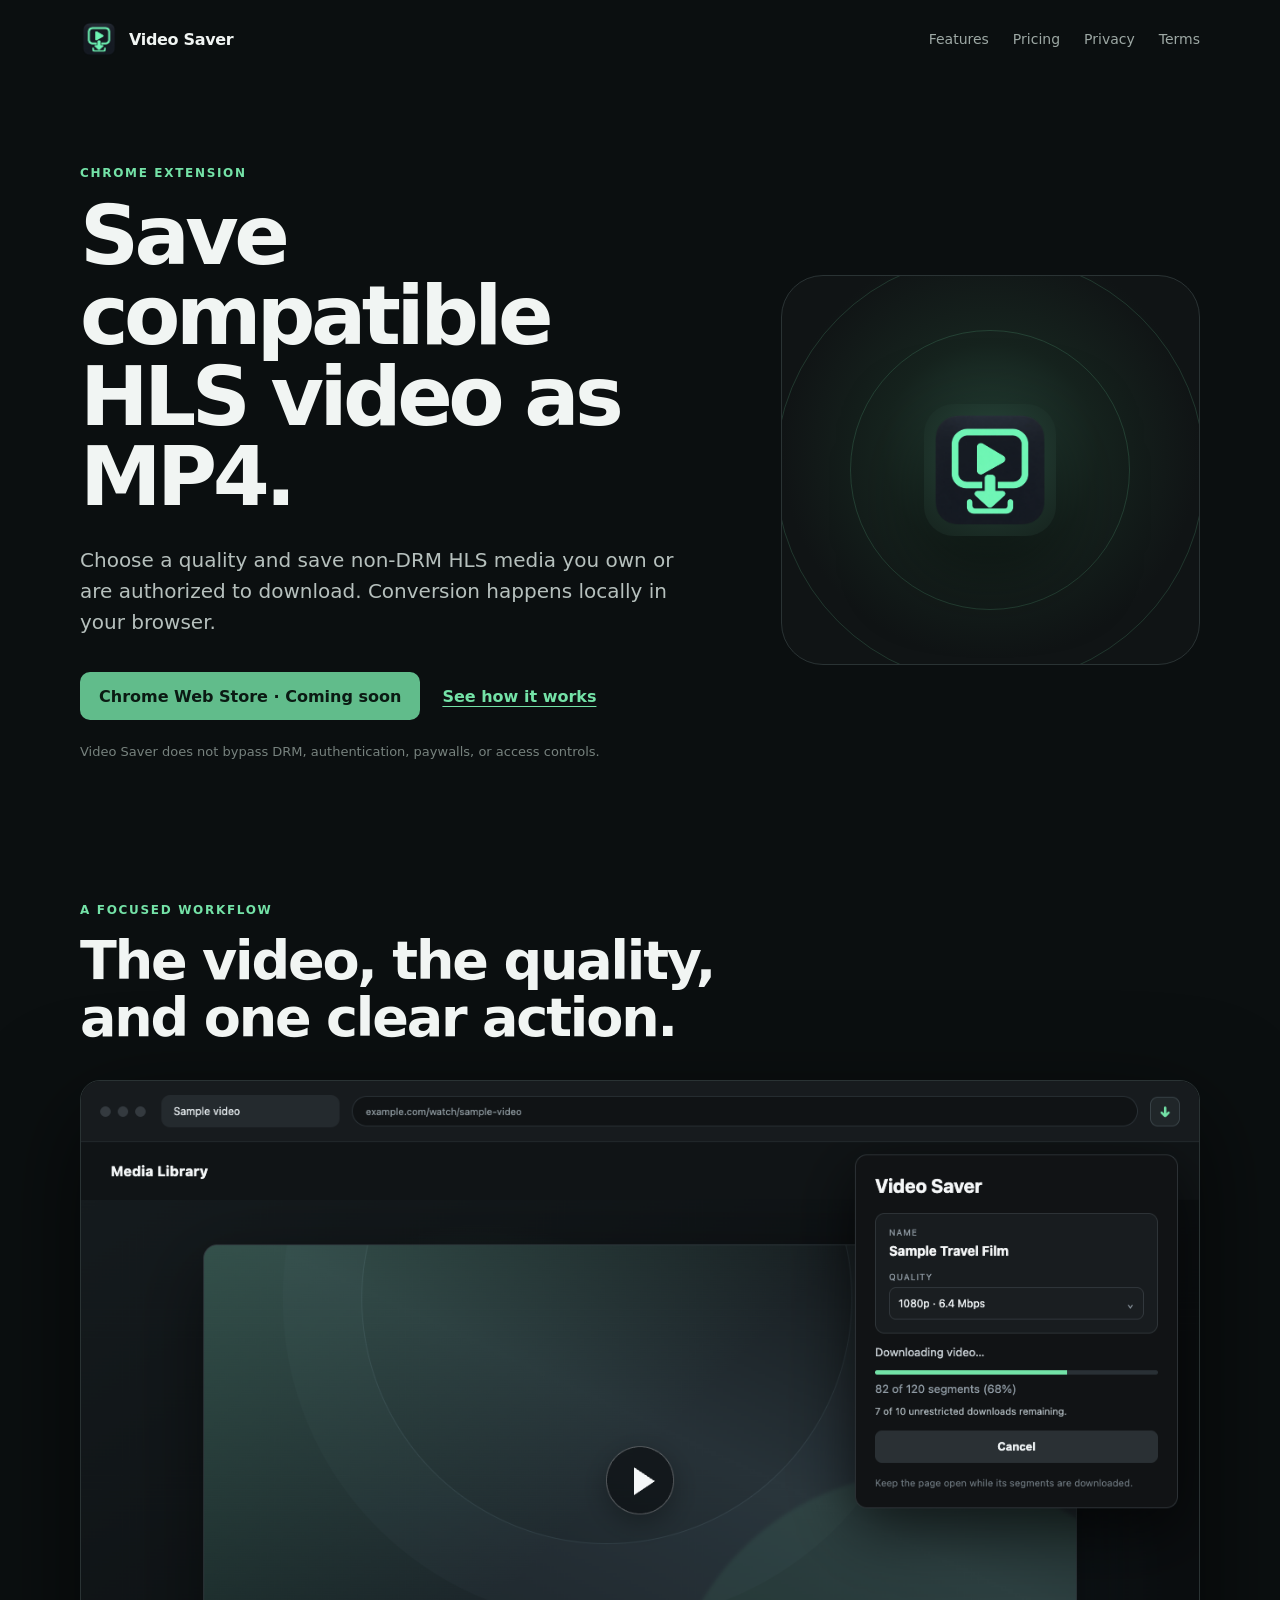
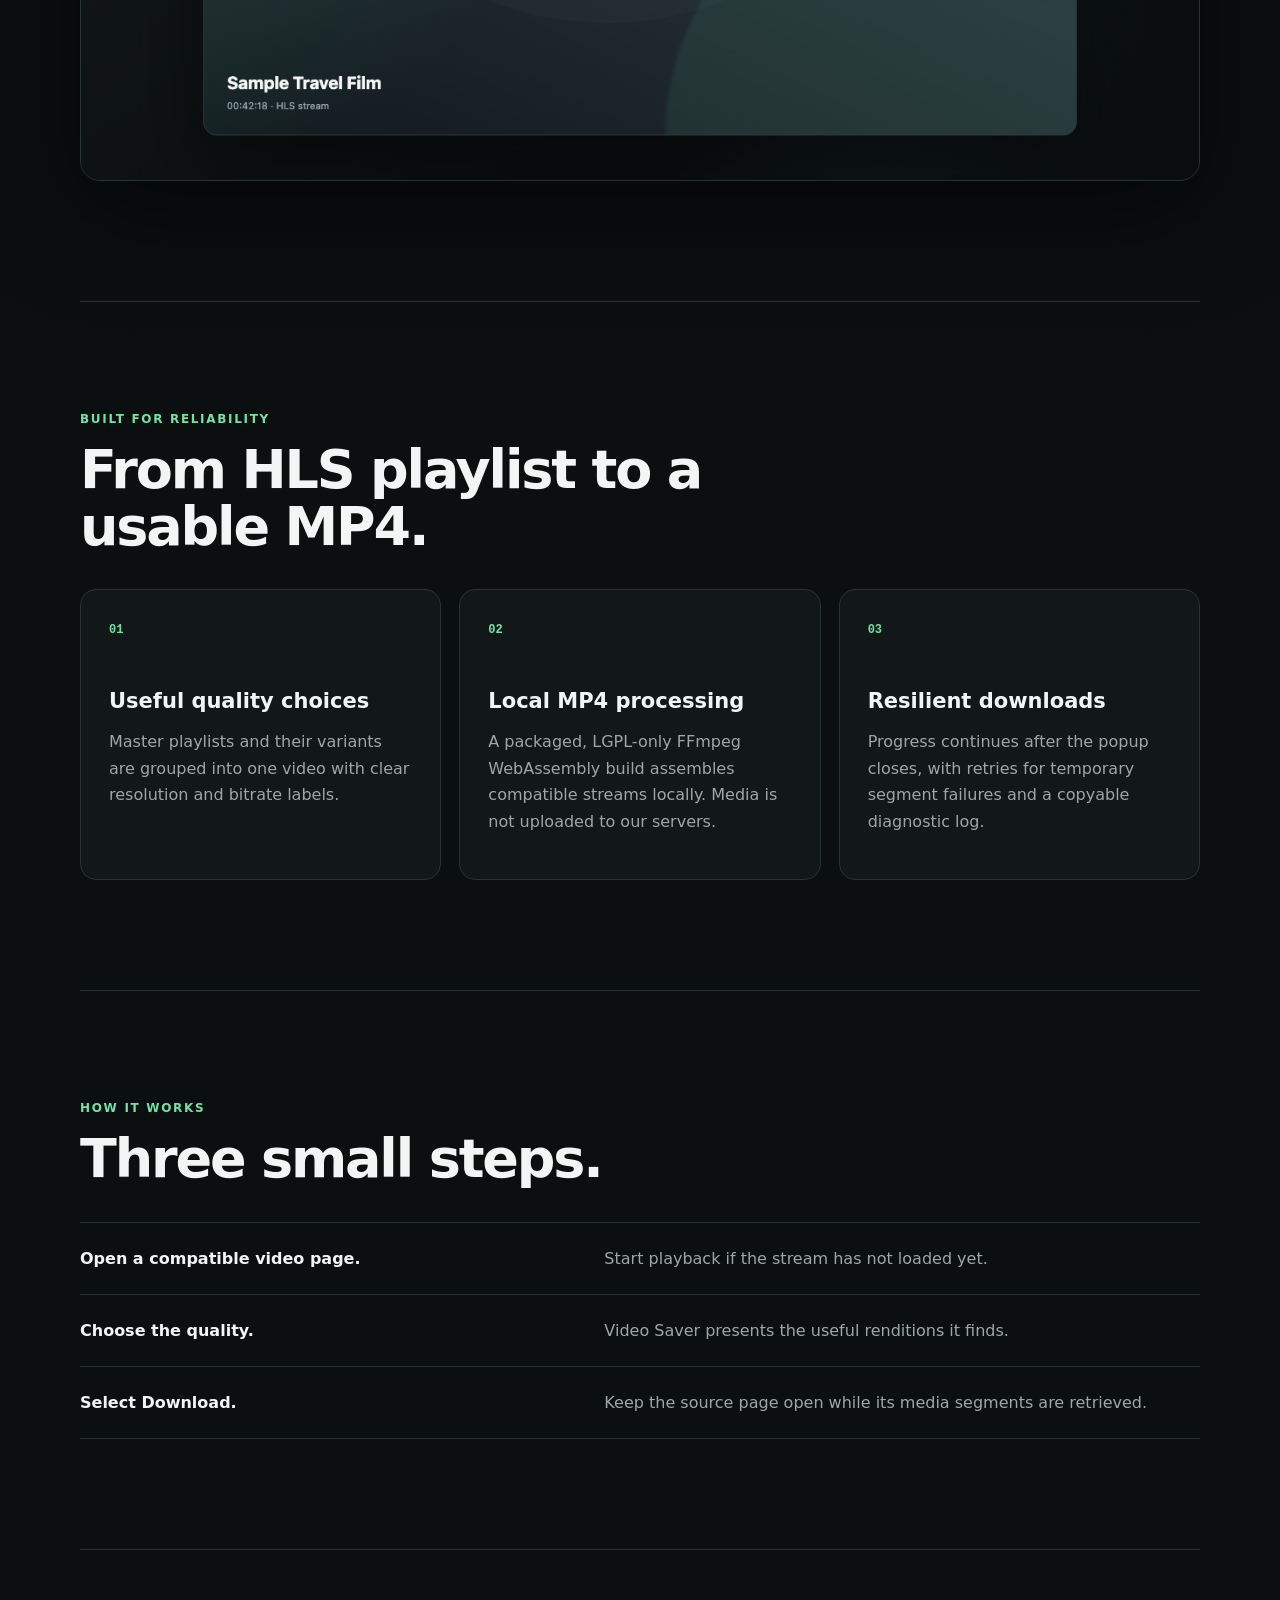
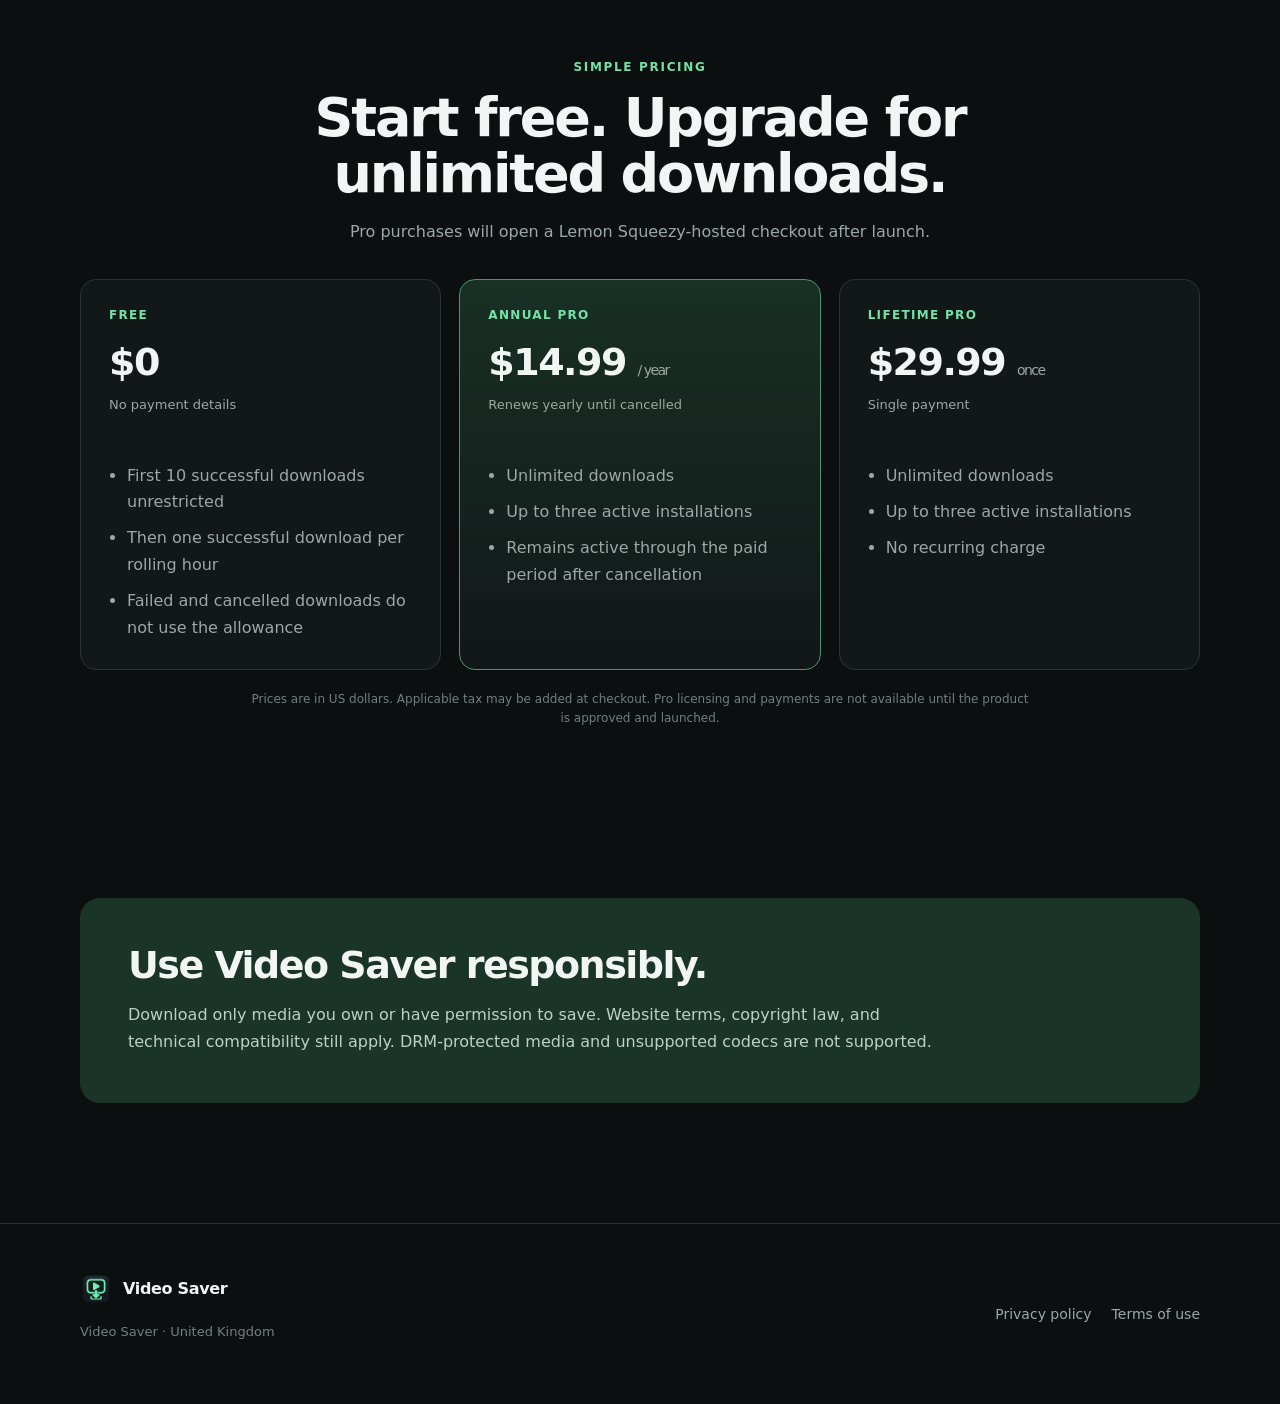
==== index.html @ 4df32bea "Launch Video Saver website" ====
<!doctype html>
<html lang="en">
  <head>
    <meta charset="utf-8">
    <meta name="viewport" content="width=device-width, initial-scale=1">
    <meta name="description" content="Video Saver saves compatible, non-DRM HLS media you are authorized to download as an MP4.">
    <title>Video Saver — Save compatible HLS video as MP4</title>
    <link rel="icon" href="assets/icon.png">
    <link rel="stylesheet" href="styles.css">
  </head>
  <body>
    <header class="nav shell">
      <a class="brand" href="index.html" aria-label="Video Saver home">
        <img src="assets/icon.png" width="38" height="38" alt="">
        <span>Video Saver</span>
      </a>
      <nav aria-label="Main navigation">
        <a href="#features">Features</a>
        <a href="#pricing">Pricing</a>
        <a href="privacy.html">Privacy</a>
        <a href="terms.html">Terms</a>
      </nav>
    </header>

    <main>
      <section class="hero shell">
        <div class="hero-copy">
          <p class="eyebrow">Chrome extension</p>
          <h1>Save compatible HLS video as MP4.</h1>
          <p class="lede">Choose a quality and save non-DRM HLS media you own or are authorized to download. Conversion happens locally in your browser.</p>
          <div class="hero-actions">
            <span class="button disabled" aria-disabled="true">Chrome Web Store · Coming soon</span>
            <a class="text-link" href="#how-it-works">See how it works</a>
          </div>
          <p class="microcopy">Video Saver does not bypass DRM, authentication, paywalls, or access controls.</p>
        </div>
        <div class="hero-mark" aria-hidden="true">
          <span class="ring ring-one"></span><span class="ring ring-two"></span>
          <img src="assets/icon.png" width="132" height="132" alt="">
        </div>
      </section>

      <section class="product-shot shell" aria-labelledby="preview-heading">
        <div class="section-heading">
          <p class="eyebrow">A focused workflow</p>
          <h2 id="preview-heading">The video, the quality, and one clear action.</h2>
        </div>
        <img src="assets/video-saver-screenshot.png" width="1280" height="800" alt="Video Saver downloading a sample HLS travel film at 1080p">
      </section>

      <section id="features" class="feature-section shell">
        <div class="section-heading">
          <p class="eyebrow">Built for reliability</p>
          <h2>From HLS playlist to a usable MP4.</h2>
        </div>
        <div class="feature-grid">
          <article><span>01</span><h3>Useful quality choices</h3><p>Master playlists and their variants are grouped into one video with clear resolution and bitrate labels.</p></article>
          <article><span>02</span><h3>Local MP4 processing</h3><p>A packaged, LGPL-only FFmpeg WebAssembly build assembles compatible streams locally. Media is not uploaded to our servers.</p></article>
          <article><span>03</span><h3>Resilient downloads</h3><p>Progress continues after the popup closes, with retries for temporary segment failures and a copyable diagnostic log.</p></article>
        </div>
      </section>

      <section id="how-it-works" class="steps shell">
        <div class="section-heading">
          <p class="eyebrow">How it works</p>
          <h2>Three small steps.</h2>
        </div>
        <ol>
          <li><strong>Open a compatible video page.</strong><span>Start playback if the stream has not loaded yet.</span></li>
          <li><strong>Choose the quality.</strong><span>Video Saver presents the useful renditions it finds.</span></li>
          <li><strong>Select Download.</strong><span>Keep the source page open while its media segments are retrieved.</span></li>
        </ol>
      </section>

      <section id="pricing" class="pricing-section shell">
        <div class="section-heading centered">
          <p class="eyebrow">Simple pricing</p>
          <h2>Start free. Upgrade for unlimited downloads.</h2>
          <p>Pro purchases will open a Lemon Squeezy-hosted checkout after launch.</p>
        </div>
        <div class="pricing-grid">
          <article class="price-card">
            <p class="plan">Free</p><h3>$0</h3><p class="price-note">No payment details</p>
            <ul><li>First 10 successful downloads unrestricted</li><li>Then one successful download per rolling hour</li><li>Failed and cancelled downloads do not use the allowance</li></ul>
          </article>
          <article class="price-card featured">
            <p class="plan">Annual Pro</p><h3>$14.99 <small>/ year</small></h3><p class="price-note">Renews yearly until cancelled</p>
            <ul><li>Unlimited downloads</li><li>Up to three active installations</li><li>Remains active through the paid period after cancellation</li></ul>
          </article>
          <article class="price-card">
            <p class="plan">Lifetime Pro</p><h3>$29.99 <small>once</small></h3><p class="price-note">Single payment</p>
            <ul><li>Unlimited downloads</li><li>Up to three active installations</li><li>No recurring charge</li></ul>
          </article>
        </div>
        <p class="pricing-legal">Prices are in US dollars. Applicable tax may be added at checkout. Pro licensing and payments are not available until the product is approved and launched.</p>
      </section>

      <section class="limits shell">
        <h2>Use Video Saver responsibly.</h2>
        <p>Download only media you own or have permission to save. Website terms, copyright law, and technical compatibility still apply. DRM-protected media and unsupported codecs are not supported.</p>
      </section>
    </main>

    <footer>
      <div class="shell footer-grid">
        <div><a class="brand" href="index.html"><img src="assets/icon.png" width="32" height="32" alt=""><span>Video Saver</span></a><p>Video Saver · United Kingdom</p></div>
        <div class="footer-links"><a href="privacy.html">Privacy policy</a><a href="terms.html">Terms of use</a></div>
      </div>
    </footer>
  </body>
</html>
---- styles.css ----
:root {
  color-scheme: dark;
  --bg: #0b0f10; --surface: #121718; --surface-2: #192021; --line: #2a3334;
  --text: #f1f5f3; --muted: #9da8a4; --green: #74e2a7; --green-soft: #1b3428;
  font-family: Inter, ui-sans-serif, system-ui, -apple-system, BlinkMacSystemFont, "Segoe UI", sans-serif;
}
* { box-sizing: border-box; }
html { scroll-behavior: smooth; }
body { margin: 0; background: var(--bg); color: var(--text); }
a { color: inherit; }
.shell { width: min(1120px, calc(100% - 40px)); margin-inline: auto; }
.nav { min-height: 78px; display: flex; align-items: center; justify-content: space-between; gap: 24px; }
.brand { display: inline-flex; align-items: center; gap: 11px; text-decoration: none; font-weight: 780; letter-spacing: -.02em; }
.brand img { border-radius: 9px; }
nav { display: flex; gap: 24px; }
nav a, .footer-links a { color: var(--muted); text-decoration: none; font-size: 14px; }
nav a:hover, .footer-links a:hover { color: var(--text); }
.hero { min-height: 640px; display: grid; grid-template-columns: 1.2fr .8fr; align-items: center; gap: 72px; padding-block: 88px; }
.eyebrow { margin: 0 0 16px; color: var(--green); font-size: 12px; font-weight: 800; letter-spacing: .14em; text-transform: uppercase; }
h1 { max-width: 780px; margin: 0; font-size: clamp(48px, 7vw, 82px); line-height: .98; letter-spacing: -.055em; }
.lede { max-width: 660px; margin: 28px 0 0; color: #b6c0bd; font-size: 20px; line-height: 1.55; }
.hero-actions { display: flex; align-items: center; gap: 22px; margin-top: 34px; }
.button { display: inline-flex; min-height: 48px; align-items: center; padding: 0 19px; border-radius: 10px; background: var(--green); color: #0b1d14; font-weight: 800; }
.button.disabled { cursor: default; opacity: .82; }
.text-link { color: var(--green); font-weight: 700; text-underline-offset: 4px; }
.microcopy { max-width: 620px; margin-top: 22px; color: #77827e; font-size: 13px; line-height: 1.5; }
.hero-mark { position: relative; display: grid; min-height: 390px; place-items: center; overflow: hidden; border: 1px solid var(--line); border-radius: 42px; background: radial-gradient(circle at 50% 45%, #27463a 0, #16231e 36%, #101415 70%); }
.hero-mark img { position: relative; z-index: 2; border-radius: 30px; box-shadow: 0 28px 80px #0008; }
.ring { position: absolute; border: 1px solid #74e2a72b; border-radius: 50%; }
.ring-one { width: 280px; height: 280px; }.ring-two { width: 430px; height: 430px; }
.section-heading { max-width: 700px; margin-bottom: 34px; }
.section-heading.centered { margin-inline: auto; text-align: center; }
.section-heading h2, .limits h2 { margin: 0; font-size: clamp(34px, 5vw, 54px); line-height: 1.05; letter-spacing: -.04em; }
.section-heading > p:last-child { color: var(--muted); line-height: 1.6; }
.product-shot { padding: 40px 0 120px; }
.product-shot > img { display: block; width: 100%; height: auto; border: 1px solid var(--line); border-radius: 20px; box-shadow: 0 30px 100px #0009; }
.feature-section, .steps, .pricing-section { padding: 110px 0; border-top: 1px solid var(--line); }
.feature-grid, .pricing-grid { display: grid; grid-template-columns: repeat(3, 1fr); gap: 18px; }
.feature-grid article, .price-card { padding: 28px; border: 1px solid var(--line); border-radius: 16px; background: var(--surface); }
.feature-grid article > span { color: var(--green); font: 700 12px ui-monospace, monospace; }
.feature-grid h3 { margin: 52px 0 10px; font-size: 21px; }
.feature-grid p, .price-card li, .limits p { color: var(--muted); line-height: 1.65; }
.steps ol { margin: 0; padding: 0; list-style: none; border-top: 1px solid var(--line); }
.steps li { display: grid; grid-template-columns: 1fr 1.2fr; gap: 28px; padding: 26px 0; border-bottom: 1px solid var(--line); }
.steps li span { color: var(--muted); }
.price-card.featured { border-color: #4c946e; background: linear-gradient(180deg, #183025, var(--surface)); }
.plan { margin: 0; color: var(--green); font-size: 12px; font-weight: 800; letter-spacing: .11em; text-transform: uppercase; }
.price-card h3 { margin: 18px 0 4px; font-size: 38px; letter-spacing: -.04em; }
.price-card h3 small { color: var(--muted); font-size: 14px; font-weight: 500; }
.price-note { min-height: 38px; color: var(--muted); font-size: 13px; }
.price-card ul { margin: 28px 0 0; padding-left: 18px; }
.price-card li + li { margin-top: 10px; }
.pricing-legal { max-width: 780px; margin: 20px auto 0; color: #747f7b; font-size: 12px; line-height: 1.6; text-align: center; }
.limits { margin-block: 60px 120px; padding: 48px; border-radius: 20px; background: var(--green-soft); }
.limits h2 { font-size: 38px; }.limits p { max-width: 820px; margin-bottom: 0; color: #bdd0c6; }
footer { border-top: 1px solid var(--line); }
.footer-grid { min-height: 180px; display: flex; align-items: center; justify-content: space-between; gap: 32px; }
.footer-grid p { max-width: 560px; color: #76817d; font-size: 13px; line-height: 1.55; }
.footer-links { display: flex; gap: 20px; flex-wrap: wrap; }
.legal { max-width: 780px; padding: 90px 0 120px; }
.legal h1 { font-size: clamp(48px, 7vw, 72px); }
.legal .effective { margin-bottom: 52px; color: var(--muted); }
.legal h2 { margin: 42px 0 12px; font-size: 25px; letter-spacing: -.02em; }
.legal p { color: #b4beb9; line-height: 1.75; }.legal a { color: var(--green); }.legal code { color: #ccebdc; }
@media (max-width: 820px) {
  nav a:nth-child(-n+2) { display: none; }
  .hero { min-height: 0; grid-template-columns: 1fr; padding-block: 64px 90px; }
  .hero-mark { min-height: 310px; }.feature-grid, .pricing-grid { grid-template-columns: 1fr; }
  .steps li { grid-template-columns: 1fr; gap: 7px; }.footer-grid { align-items: flex-start; flex-direction: column; justify-content: center; }
}
@media (max-width: 520px) {
  .shell { width: min(100% - 28px, 1120px); }.nav { min-height: 68px; }.nav nav { gap: 14px; }
  .hero { gap: 48px; }.hero-actions { align-items: flex-start; flex-direction: column; }.limits { padding: 28px; }
}
@media (prefers-reduced-motion: reduce) { html { scroll-behavior: auto; } }
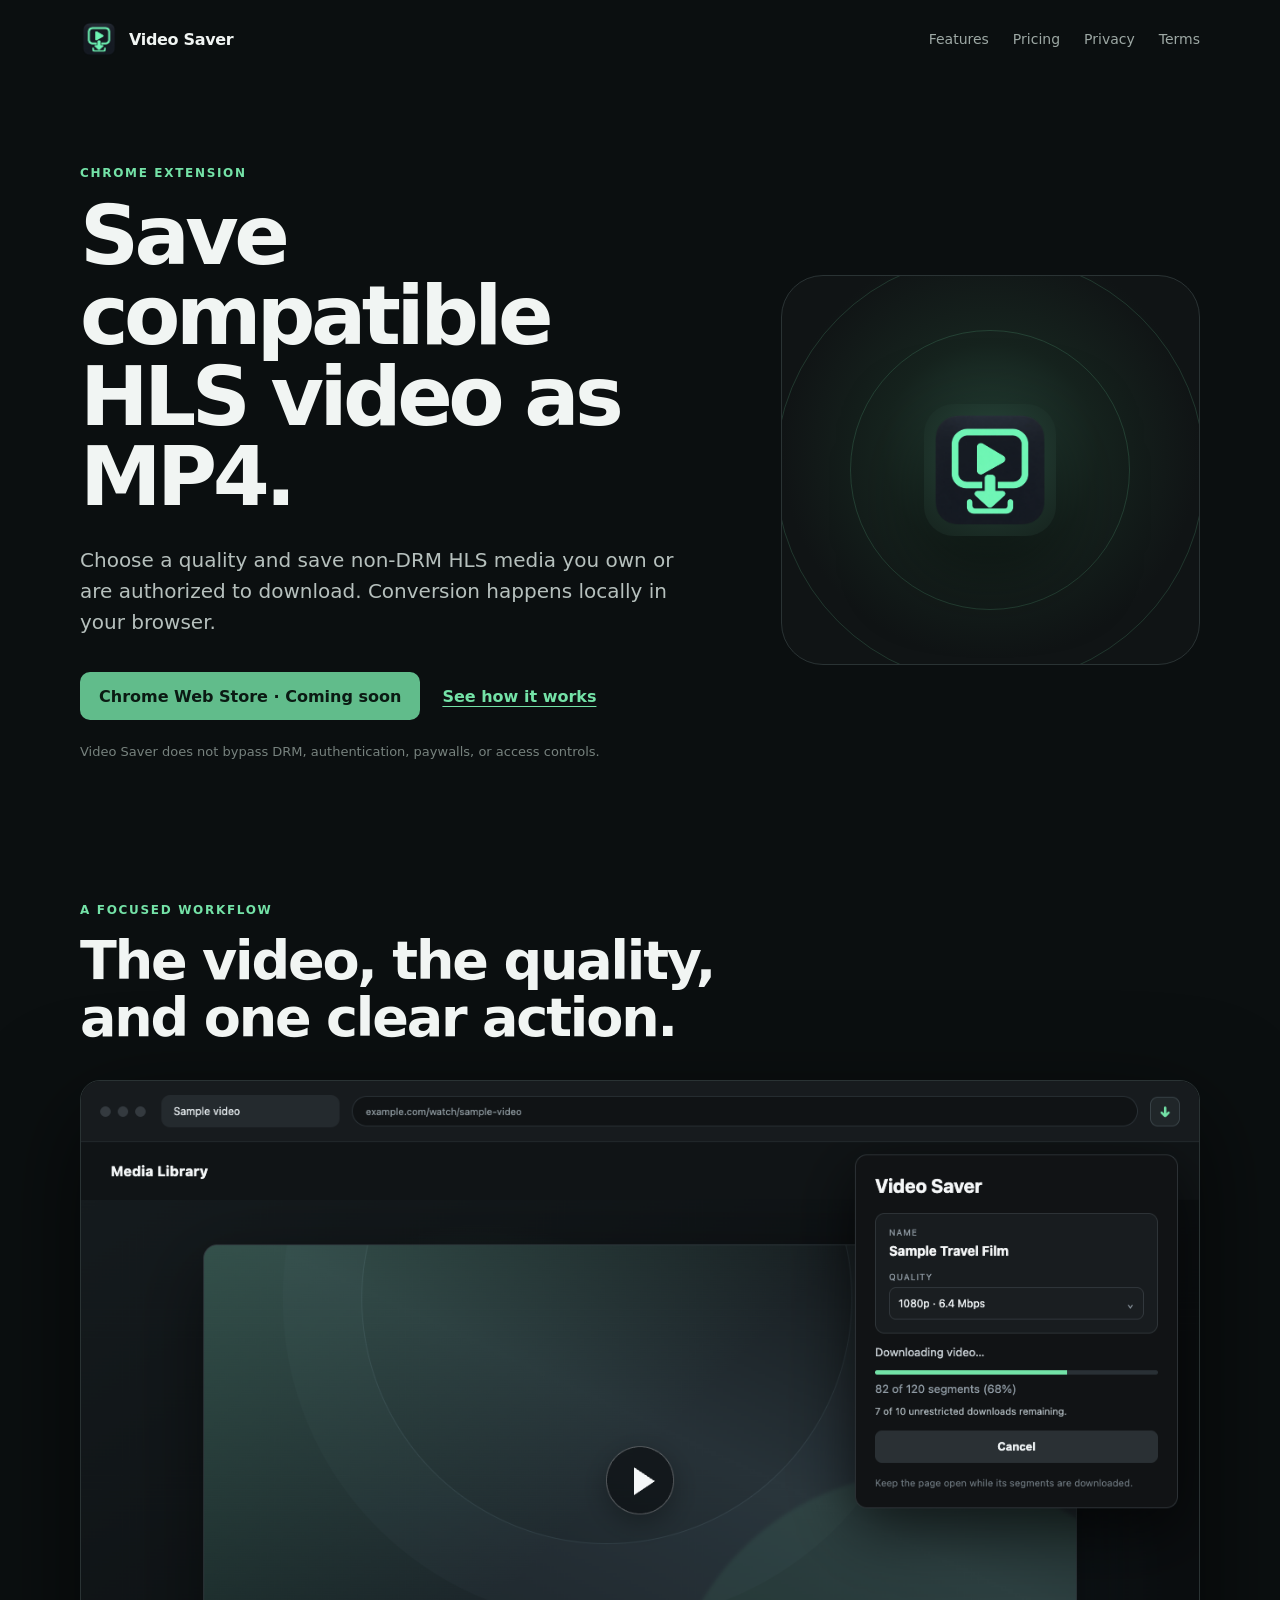
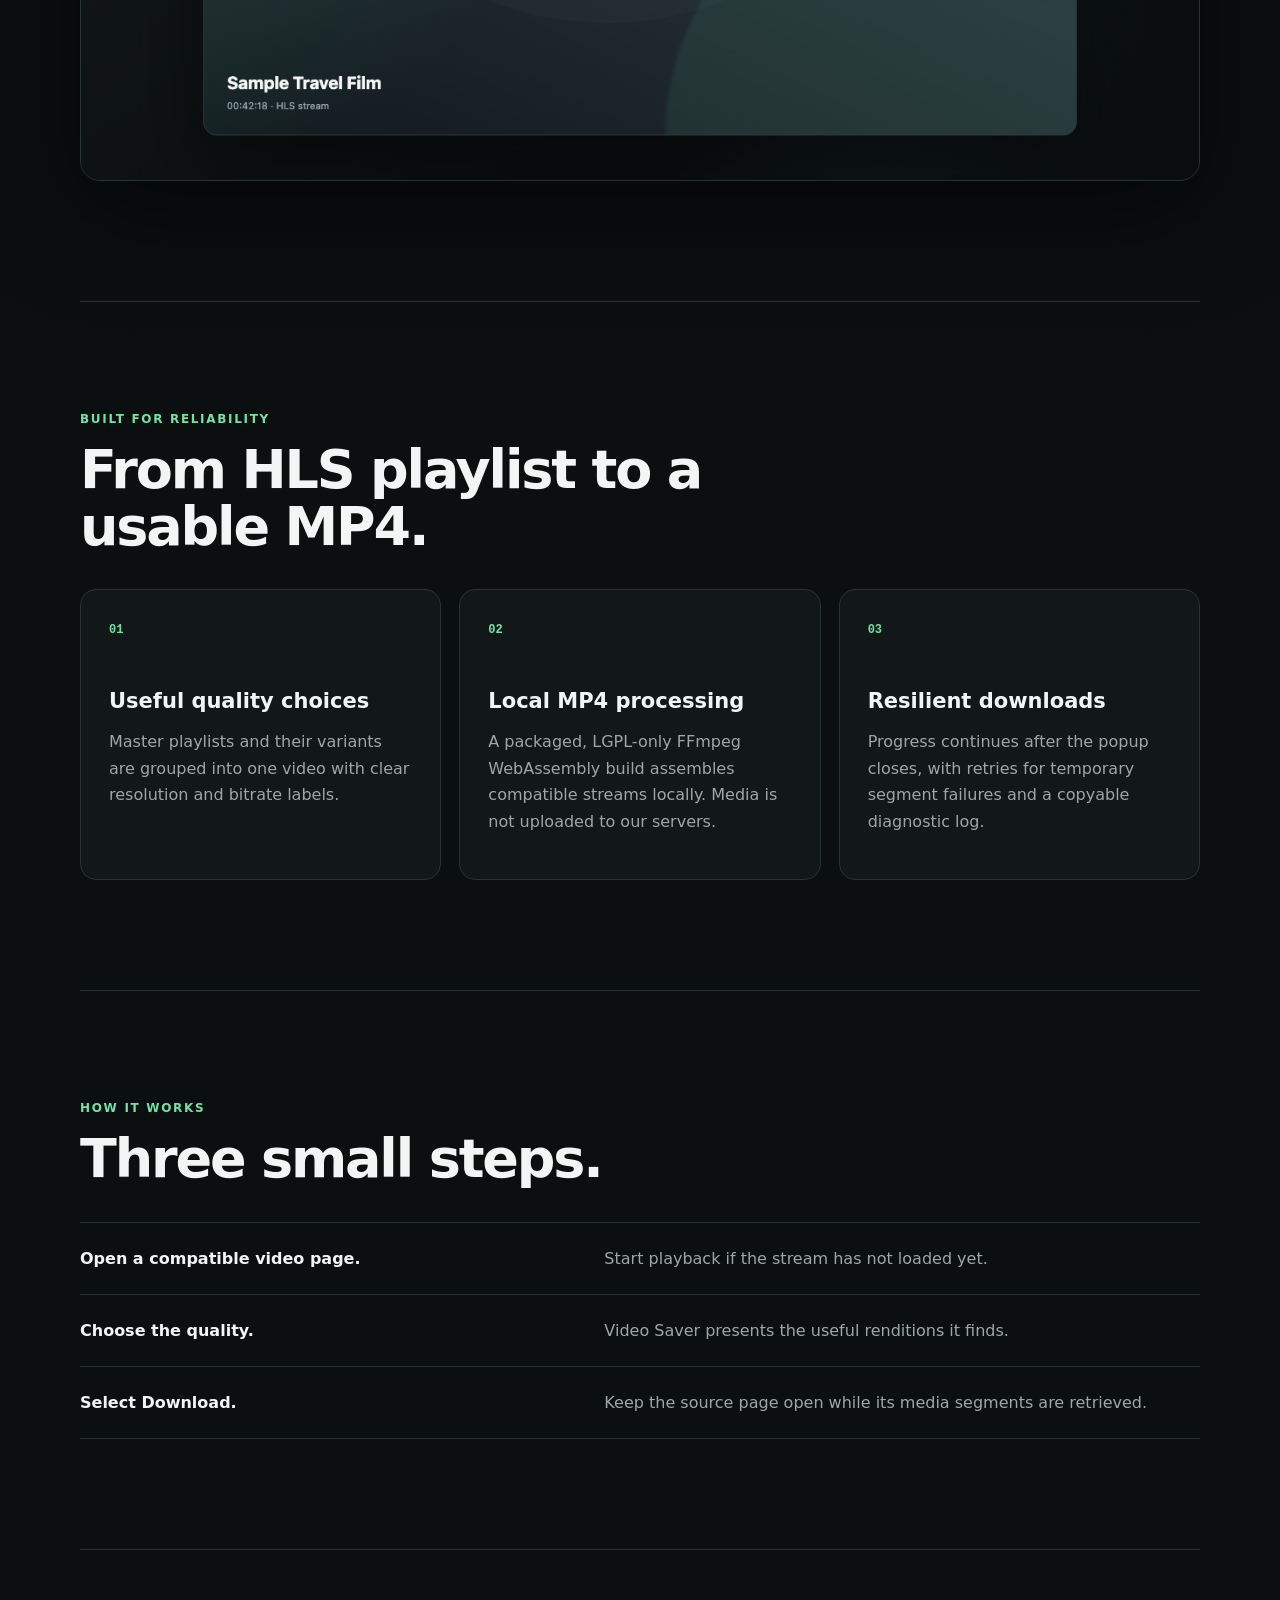
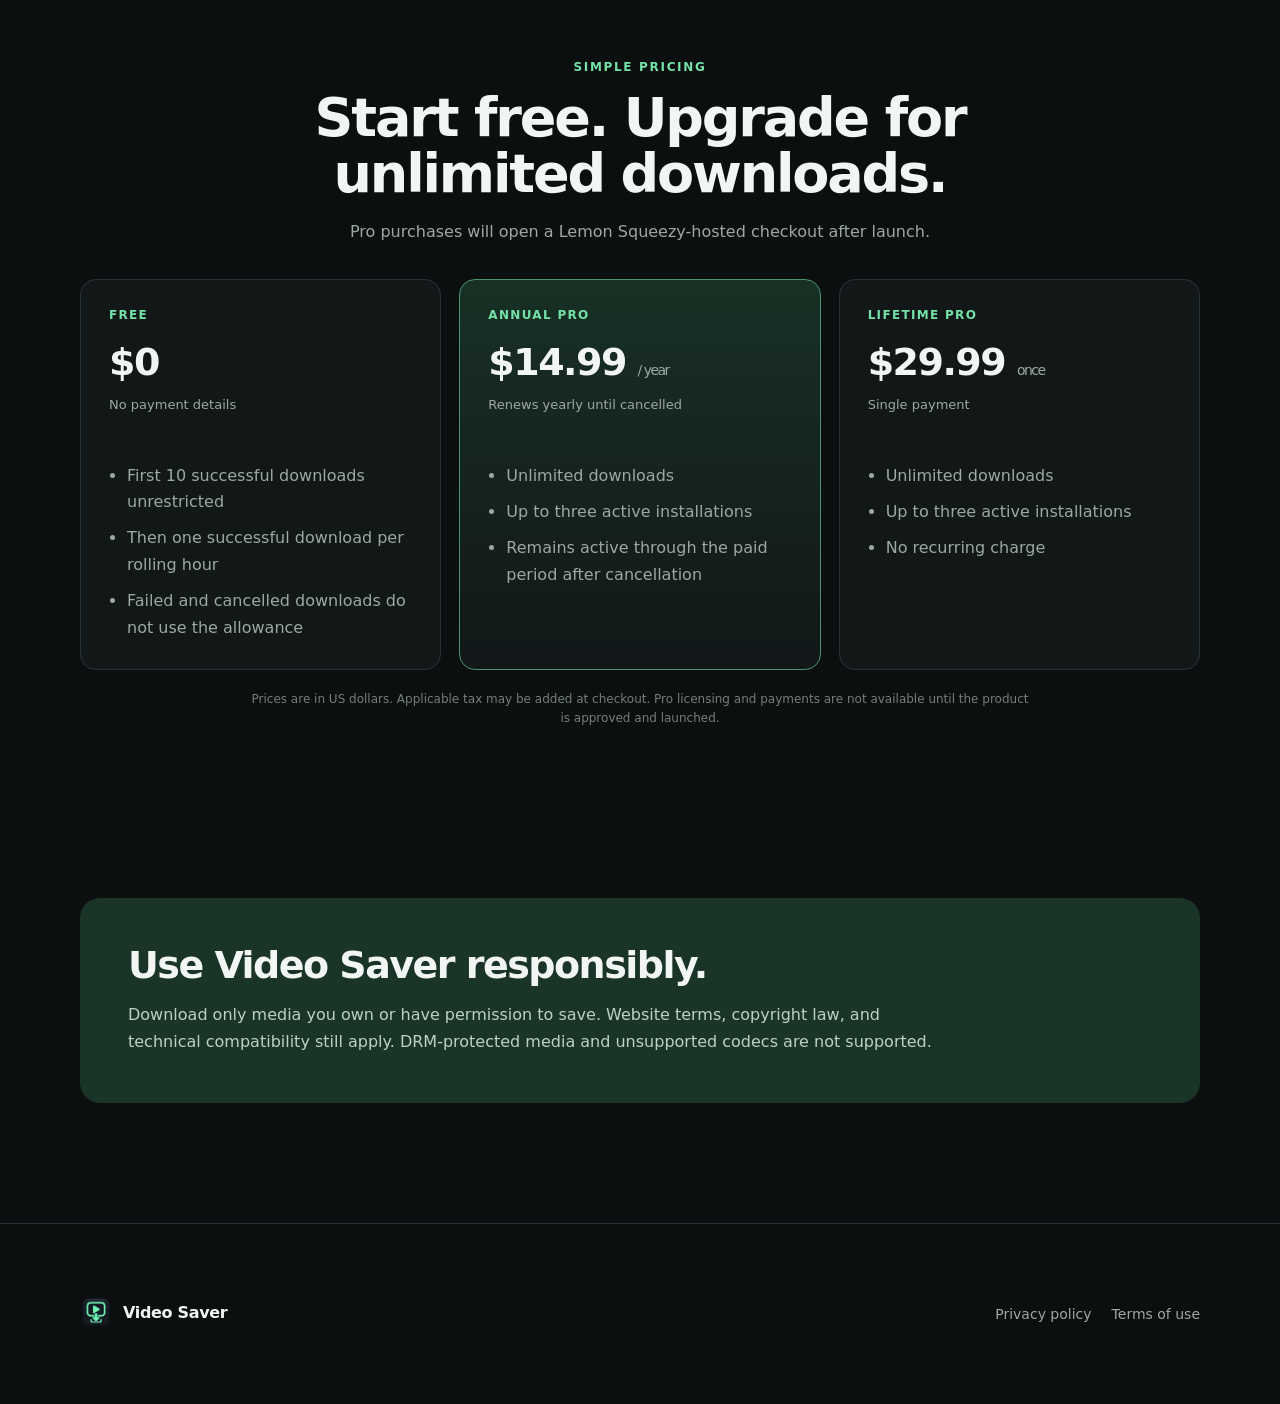
==== commit 05d1c32b: "3" ====
--- a/index.html
+++ b/index.html
@@ -1,111 +1,152 @@
 <!doctype html>
 <html lang="en">
-  <head>
-    <meta charset="utf-8">
-    <meta name="viewport" content="width=device-width, initial-scale=1">
-    <meta name="description" content="Video Saver saves compatible, non-DRM HLS media you are authorized to download as an MP4.">
-    <title>Video Saver — Save compatible HLS video as MP4</title>
-    <link rel="icon" href="assets/icon.png">
-    <link rel="stylesheet" href="styles.css">
-  </head>
-  <body>
-    <header class="nav shell">
-      <a class="brand" href="index.html" aria-label="Video Saver home">
-        <img src="assets/icon.png" width="38" height="38" alt="">
-        <span>Video Saver</span>
-      </a>
-      <nav aria-label="Main navigation">
-        <a href="#features">Features</a>
-        <a href="#pricing">Pricing</a>
-        <a href="privacy.html">Privacy</a>
-        <a href="terms.html">Terms</a>
-      </nav>
-    </header>
 
-    <main>
-      <section class="hero shell">
-        <div class="hero-copy">
-          <p class="eyebrow">Chrome extension</p>
-          <h1>Save compatible HLS video as MP4.</h1>
-          <p class="lede">Choose a quality and save non-DRM HLS media you own or are authorized to download. Conversion happens locally in your browser.</p>
-          <div class="hero-actions">
-            <span class="button disabled" aria-disabled="true">Chrome Web Store · Coming soon</span>
-            <a class="text-link" href="#how-it-works">See how it works</a>
-          </div>
-          <p class="microcopy">Video Saver does not bypass DRM, authentication, paywalls, or access controls.</p>
+<head>
+  <meta charset="utf-8">
+  <meta name="viewport" content="width=device-width, initial-scale=1">
+  <meta name="description"
+    content="Video Saver saves compatible, non-DRM HLS media you are authorized to download as an MP4.">
+  <title>Video Saver — Save compatible HLS video as MP4</title>
+  <link rel="icon" href="assets/icon.png">
+  <link rel="stylesheet" href="styles.css">
+</head>
+
+<body>
+  <header class="nav shell">
+    <a class="brand" href="index.html" aria-label="Video Saver home">
+      <img src="assets/icon.png" width="38" height="38" alt="">
+      <span>Video Saver</span>
+    </a>
+    <nav aria-label="Main navigation">
+      <a href="#features">Features</a>
+      <a href="#pricing">Pricing</a>
+      <a href="privacy.html">Privacy</a>
+      <a href="terms.html">Terms</a>
+    </nav>
+  </header>
+
+  <main>
+    <section class="hero shell">
+      <div class="hero-copy">
+        <p class="eyebrow">Chrome extension</p>
+        <h1>Save compatible HLS video as MP4.</h1>
+        <p class="lede">Choose a quality and save non-DRM HLS media you own or are authorized to download. Conversion
+          happens locally in your browser.</p>
+        <div class="hero-actions">
+          <span class="button disabled" aria-disabled="true">Chrome Web Store · Coming soon</span>
+          <a class="text-link" href="#how-it-works">See how it works</a>
         </div>
-        <div class="hero-mark" aria-hidden="true">
-          <span class="ring ring-one"></span><span class="ring ring-two"></span>
-          <img src="assets/icon.png" width="132" height="132" alt="">
-        </div>
-      </section>
+        <p class="microcopy">Video Saver does not bypass DRM, authentication, paywalls, or access controls.</p>
+      </div>
+      <div class="hero-mark" aria-hidden="true">
+        <span class="ring ring-one"></span><span class="ring ring-two"></span>
+        <img src="assets/icon.png" width="132" height="132" alt="">
+      </div>
+    </section>
 
-      <section class="product-shot shell" aria-labelledby="preview-heading">
-        <div class="section-heading">
-          <p class="eyebrow">A focused workflow</p>
-          <h2 id="preview-heading">The video, the quality, and one clear action.</h2>
-        </div>
-        <img src="assets/video-saver-screenshot.png" width="1280" height="800" alt="Video Saver downloading a sample HLS travel film at 1080p">
-      </section>
+    <section class="product-shot shell" aria-labelledby="preview-heading">
+      <div class="section-heading">
+        <p class="eyebrow">A focused workflow</p>
+        <h2 id="preview-heading">The video, the quality, and one clear action.</h2>
+      </div>
+      <img src="assets/video-saver-screenshot.png" width="1280" height="800"
+        alt="Video Saver downloading a sample HLS travel film at 1080p">
+    </section>
 
-      <section id="features" class="feature-section shell">
-        <div class="section-heading">
-          <p class="eyebrow">Built for reliability</p>
-          <h2>From HLS playlist to a usable MP4.</h2>
-        </div>
-        <div class="feature-grid">
-          <article><span>01</span><h3>Useful quality choices</h3><p>Master playlists and their variants are grouped into one video with clear resolution and bitrate labels.</p></article>
-          <article><span>02</span><h3>Local MP4 processing</h3><p>A packaged, LGPL-only FFmpeg WebAssembly build assembles compatible streams locally. Media is not uploaded to our servers.</p></article>
-          <article><span>03</span><h3>Resilient downloads</h3><p>Progress continues after the popup closes, with retries for temporary segment failures and a copyable diagnostic log.</p></article>
-        </div>
-      </section>
+    <section id="features" class="feature-section shell">
+      <div class="section-heading">
+        <p class="eyebrow">Built for reliability</p>
+        <h2>From HLS playlist to a usable MP4.</h2>
+      </div>
+      <div class="feature-grid">
+        <article><span>01</span>
+          <h3>Useful quality choices</h3>
+          <p>Master playlists and their variants are grouped into one video with clear resolution and bitrate labels.
+          </p>
+        </article>
+        <article><span>02</span>
+          <h3>Local MP4 processing</h3>
+          <p>A packaged, LGPL-only FFmpeg WebAssembly build assembles compatible streams locally. Media is not uploaded
+            to our servers.</p>
+        </article>
+        <article><span>03</span>
+          <h3>Resilient downloads</h3>
+          <p>Progress continues after the popup closes, with retries for temporary segment failures and a copyable
+            diagnostic log.</p>
+        </article>
+      </div>
+    </section>
 
-      <section id="how-it-works" class="steps shell">
-        <div class="section-heading">
-          <p class="eyebrow">How it works</p>
-          <h2>Three small steps.</h2>
-        </div>
-        <ol>
-          <li><strong>Open a compatible video page.</strong><span>Start playback if the stream has not loaded yet.</span></li>
-          <li><strong>Choose the quality.</strong><span>Video Saver presents the useful renditions it finds.</span></li>
-          <li><strong>Select Download.</strong><span>Keep the source page open while its media segments are retrieved.</span></li>
-        </ol>
-      </section>
+    <section id="how-it-works" class="steps shell">
+      <div class="section-heading">
+        <p class="eyebrow">How it works</p>
+        <h2>Three small steps.</h2>
+      </div>
+      <ol>
+        <li><strong>Open a compatible video page.</strong><span>Start playback if the stream has not loaded yet.</span>
+        </li>
+        <li><strong>Choose the quality.</strong><span>Video Saver presents the useful renditions it finds.</span></li>
+        <li><strong>Select Download.</strong><span>Keep the source page open while its media segments are
+            retrieved.</span></li>
+      </ol>
+    </section>
 
-      <section id="pricing" class="pricing-section shell">
-        <div class="section-heading centered">
-          <p class="eyebrow">Simple pricing</p>
-          <h2>Start free. Upgrade for unlimited downloads.</h2>
-          <p>Pro purchases will open a Lemon Squeezy-hosted checkout after launch.</p>
-        </div>
-        <div class="pricing-grid">
-          <article class="price-card">
-            <p class="plan">Free</p><h3>$0</h3><p class="price-note">No payment details</p>
-            <ul><li>First 10 successful downloads unrestricted</li><li>Then one successful download per rolling hour</li><li>Failed and cancelled downloads do not use the allowance</li></ul>
-          </article>
-          <article class="price-card featured">
-            <p class="plan">Annual Pro</p><h3>$14.99 <small>/ year</small></h3><p class="price-note">Renews yearly until cancelled</p>
-            <ul><li>Unlimited downloads</li><li>Up to three active installations</li><li>Remains active through the paid period after cancellation</li></ul>
-          </article>
-          <article class="price-card">
-            <p class="plan">Lifetime Pro</p><h3>$29.99 <small>once</small></h3><p class="price-note">Single payment</p>
-            <ul><li>Unlimited downloads</li><li>Up to three active installations</li><li>No recurring charge</li></ul>
-          </article>
-        </div>
-        <p class="pricing-legal">Prices are in US dollars. Applicable tax may be added at checkout. Pro licensing and payments are not available until the product is approved and launched.</p>
-      </section>
+    <section id="pricing" class="pricing-section shell">
+      <div class="section-heading centered">
+        <p class="eyebrow">Simple pricing</p>
+        <h2>Start free. Upgrade for unlimited downloads.</h2>
+        <p>Pro purchases will open a Lemon Squeezy-hosted checkout after launch.</p>
+      </div>
+      <div class="pricing-grid">
+        <article class="price-card">
+          <p class="plan">Free</p>
+          <h3>$0</h3>
+          <p class="price-note">No payment details</p>
+          <ul>
+            <li>First 10 successful downloads unrestricted</li>
+            <li>Then one successful download per rolling hour</li>
+            <li>Failed and cancelled downloads do not use the allowance</li>
+          </ul>
+        </article>
+        <article class="price-card featured">
+          <p class="plan">Annual Pro</p>
+          <h3>$14.99 <small>/ year</small></h3>
+          <p class="price-note">Renews yearly until cancelled</p>
+          <ul>
+            <li>Unlimited downloads</li>
+            <li>Up to three active installations</li>
+            <li>Remains active through the paid period after cancellation</li>
+          </ul>
+        </article>
+        <article class="price-card">
+          <p class="plan">Lifetime Pro</p>
+          <h3>$29.99 <small>once</small></h3>
+          <p class="price-note">Single payment</p>
+          <ul>
+            <li>Unlimited downloads</li>
+            <li>Up to three active installations</li>
+            <li>No recurring charge</li>
+          </ul>
+        </article>
+      </div>
+      <p class="pricing-legal">Prices are in US dollars. Applicable tax may be added at checkout. Pro licensing and
+        payments are not available until the product is approved and launched.</p>
+    </section>
 
-      <section class="limits shell">
-        <h2>Use Video Saver responsibly.</h2>
-        <p>Download only media you own or have permission to save. Website terms, copyright law, and technical compatibility still apply. DRM-protected media and unsupported codecs are not supported.</p>
-      </section>
-    </main>
+    <section class="limits shell">
+      <h2>Use Video Saver responsibly.</h2>
+      <p>Download only media you own or have permission to save. Website terms, copyright law, and technical
+        compatibility still apply. DRM-protected media and unsupported codecs are not supported.</p>
+    </section>
+  </main>
 
-    <footer>
-      <div class="shell footer-grid">
-        <div><a class="brand" href="index.html"><img src="assets/icon.png" width="32" height="32" alt=""><span>Video Saver</span></a><p>Video Saver · United Kingdom</p></div>
-        <div class="footer-links"><a href="privacy.html">Privacy policy</a><a href="terms.html">Terms of use</a></div>
-      </div>
-    </footer>
-  </body>
-</html>
+  <footer>
+    <div class="shell footer-grid">
+      <div><a class="brand" href="index.html"><img src="assets/icon.png" width="32" height="32" alt=""><span>Video
+            Saver</span></a></div>
+      <div class="footer-links"><a href="privacy.html">Privacy policy</a><a href="terms.html">Terms of use</a></div>
+    </div>
+  </footer>
+</body>
+
+</html>
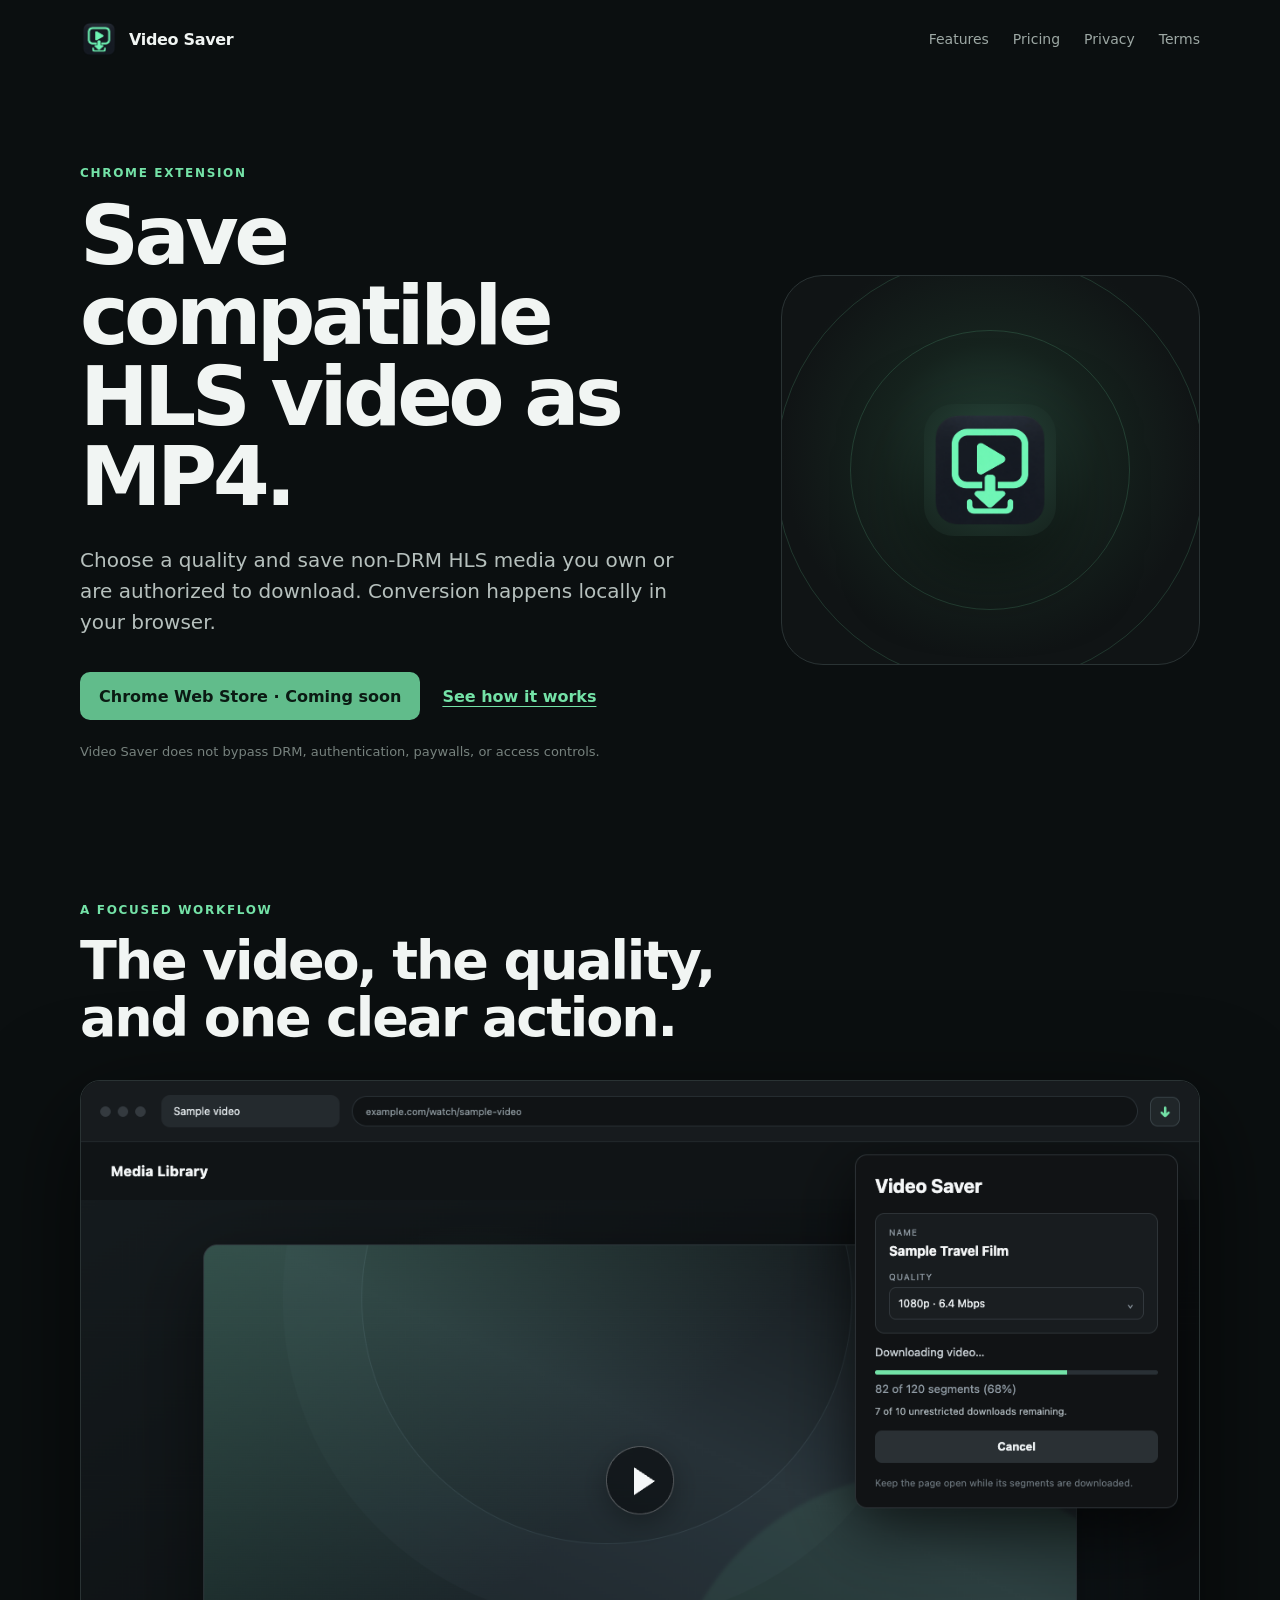
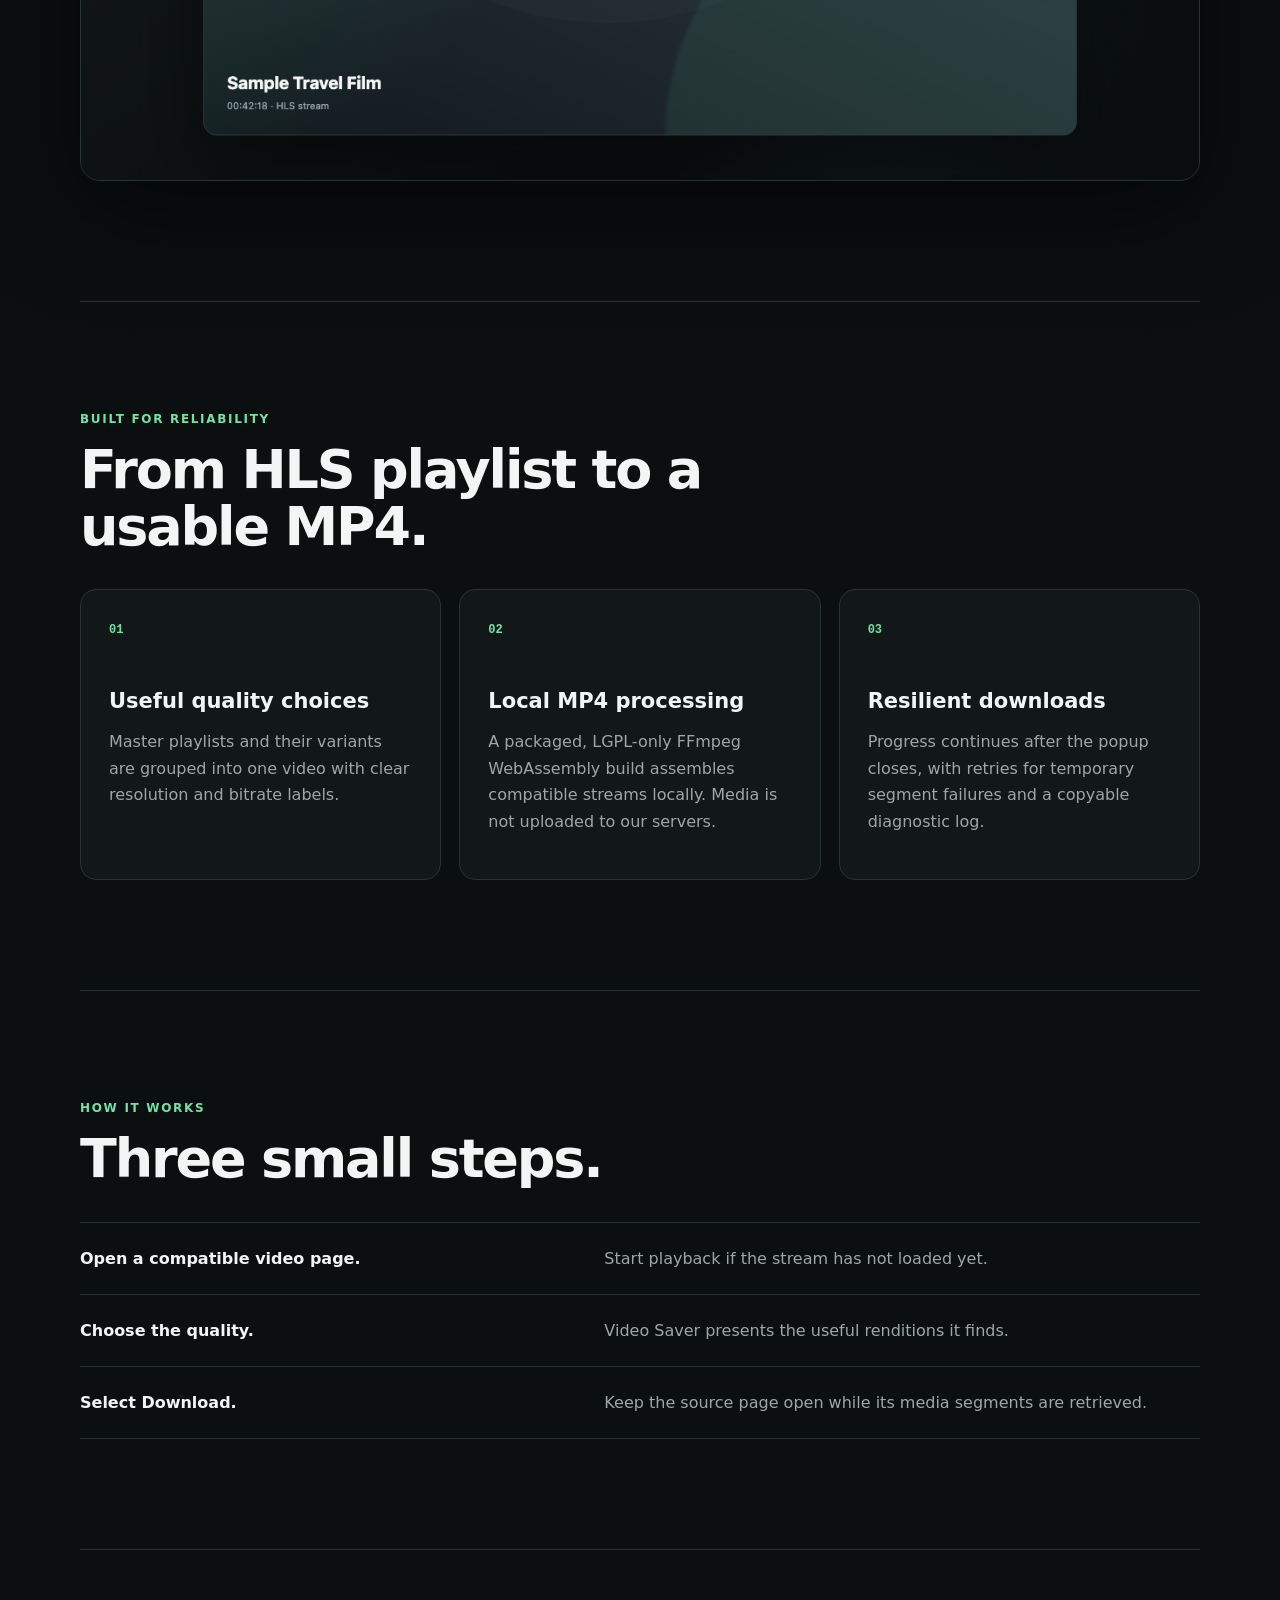
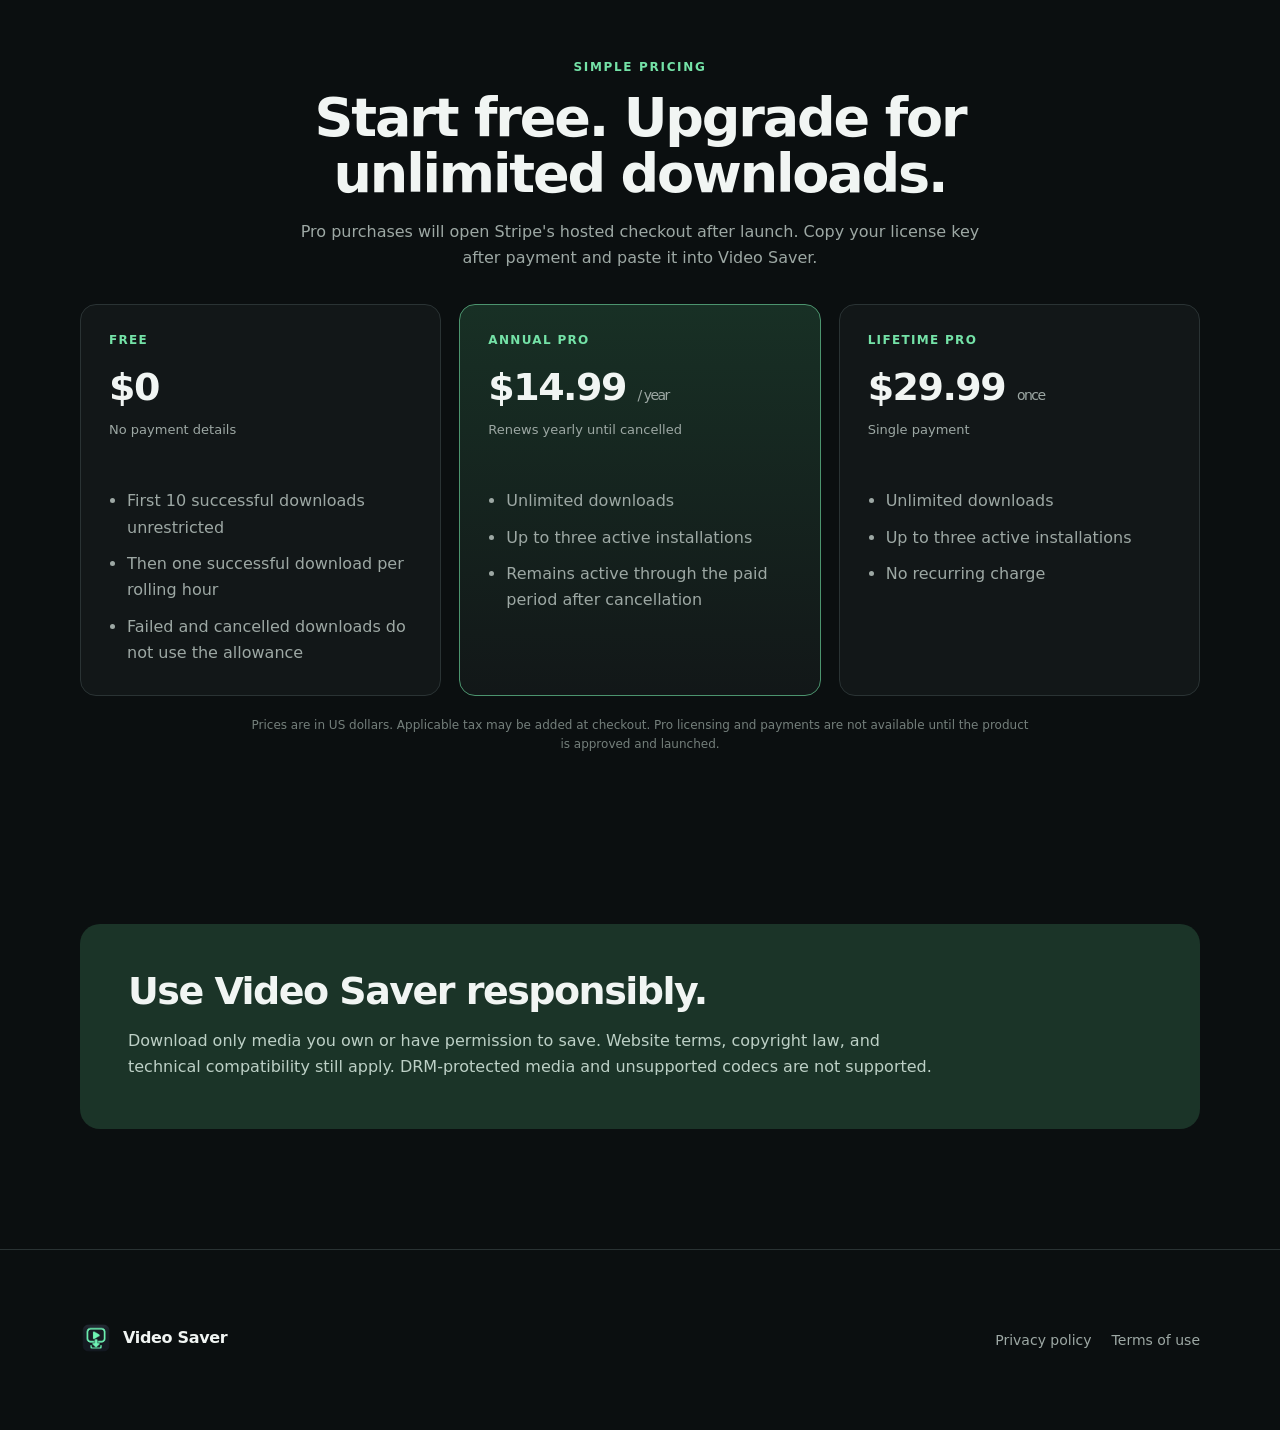
==== commit 36ad2adf: "1" ====
--- a/index.html
+++ b/index.html
@@ -95,7 +95,7 @@
       <div class="section-heading centered">
         <p class="eyebrow">Simple pricing</p>
         <h2>Start free. Upgrade for unlimited downloads.</h2>
-        <p>Pro purchases will open a Lemon Squeezy-hosted checkout after launch.</p>
+        <p>Pro purchases will open Stripe's hosted checkout after launch. Copy your license key after payment and paste it into Video Saver.</p>
       </div>
       <div class="pricing-grid">
         <article class="price-card">
@@ -149,4 +149,4 @@
   </footer>
 </body>
 
-</html>+</html>
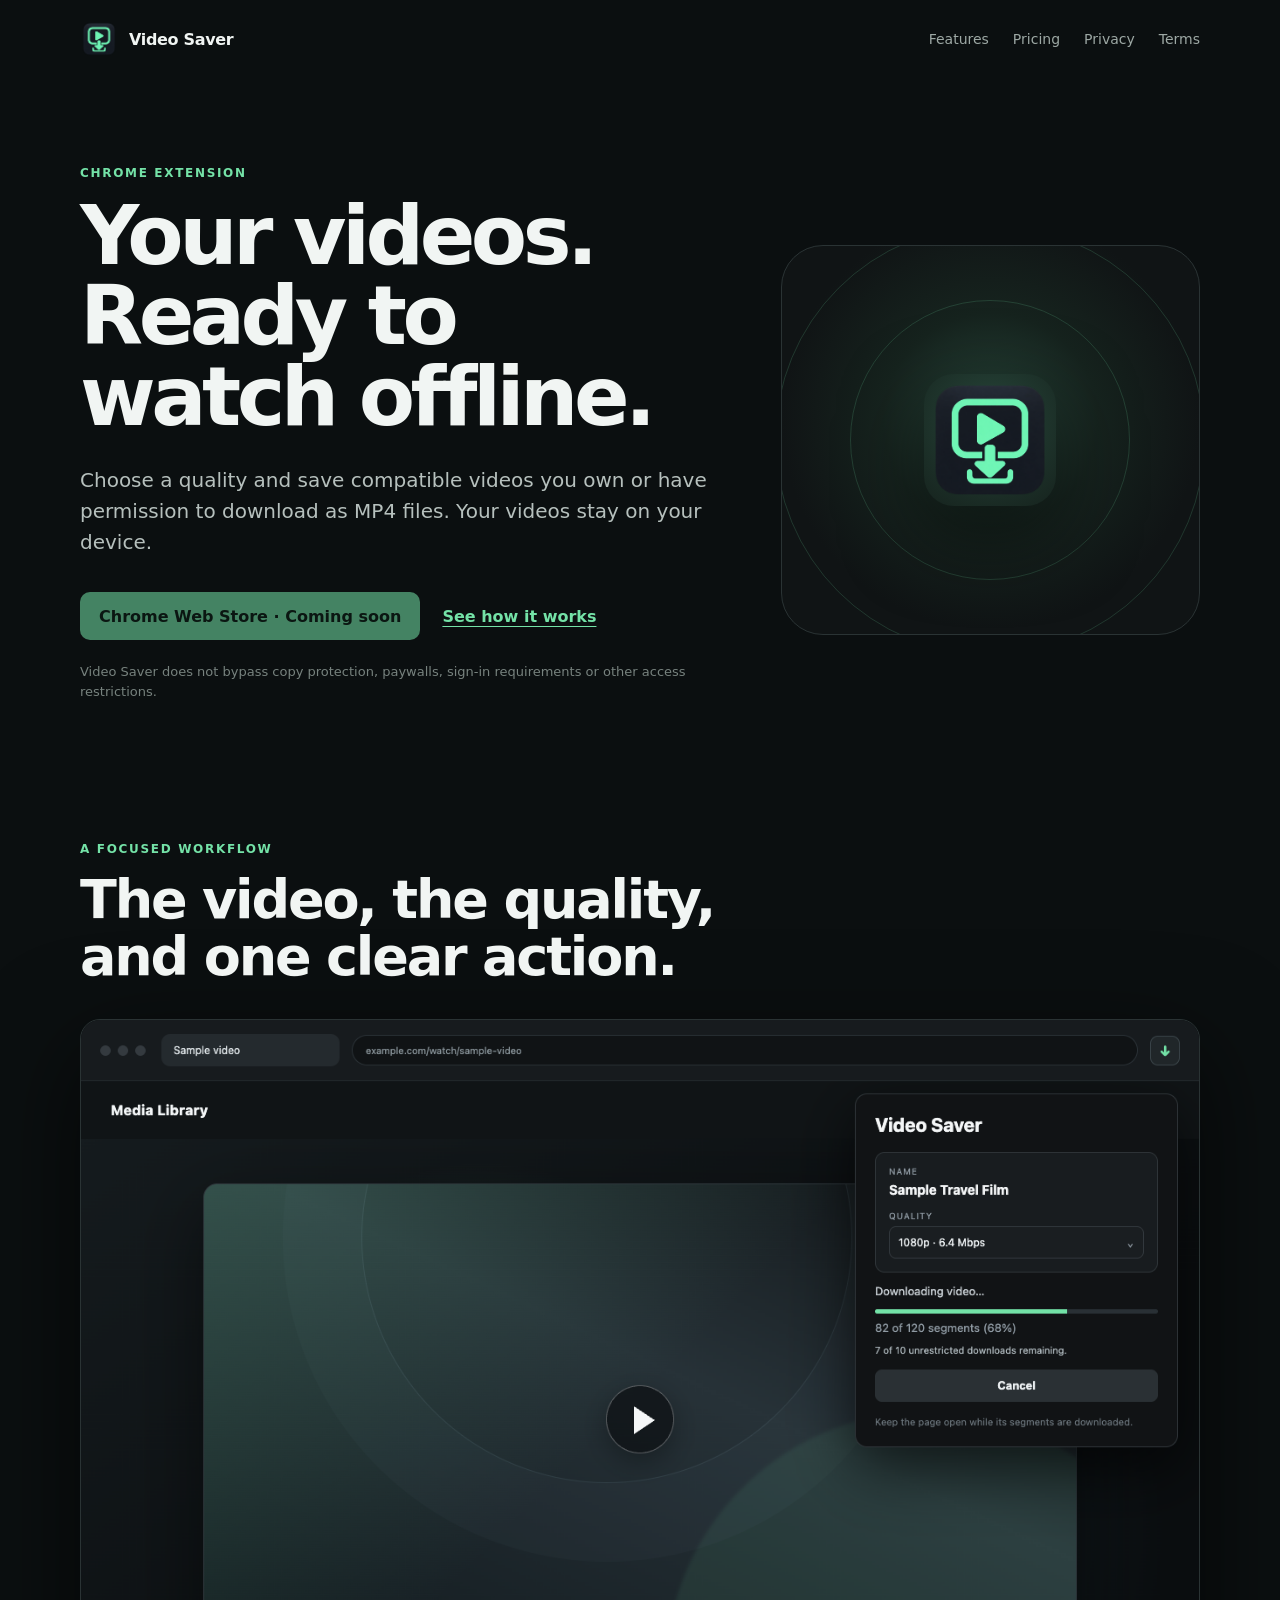
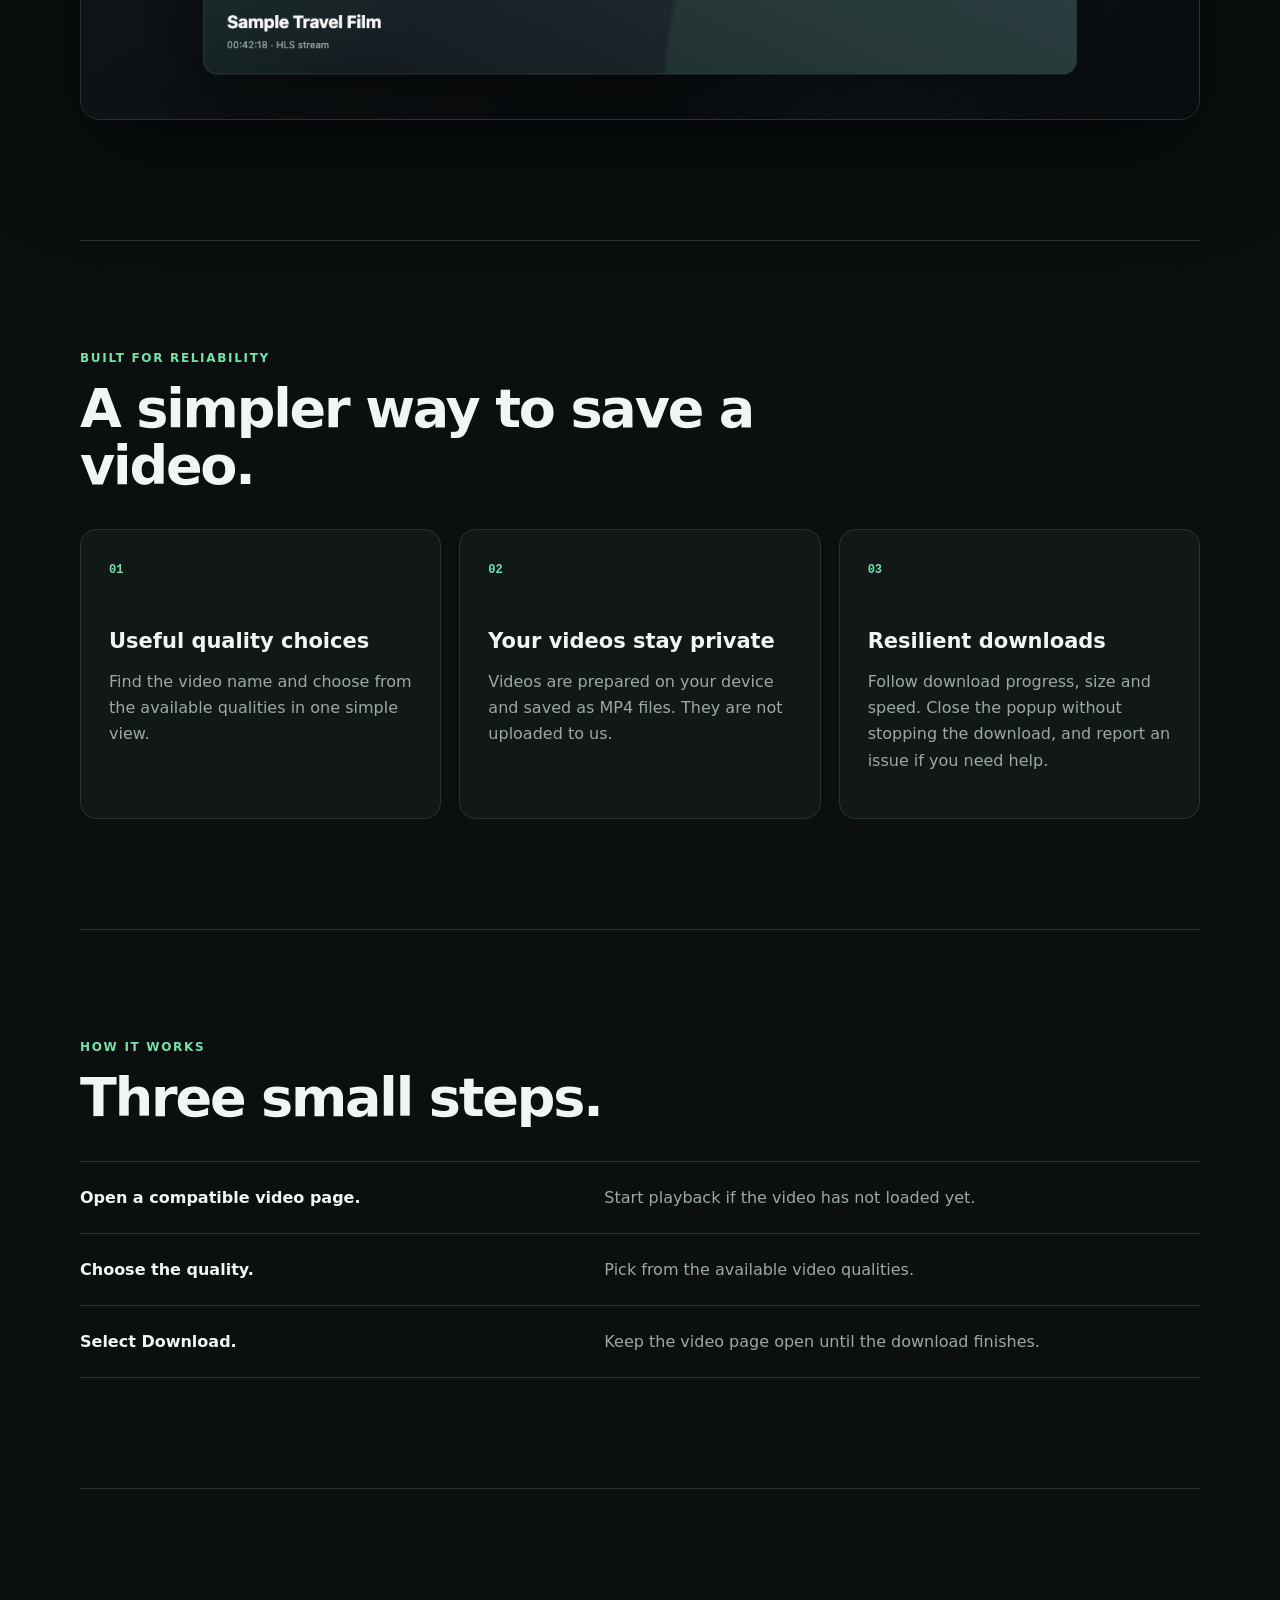
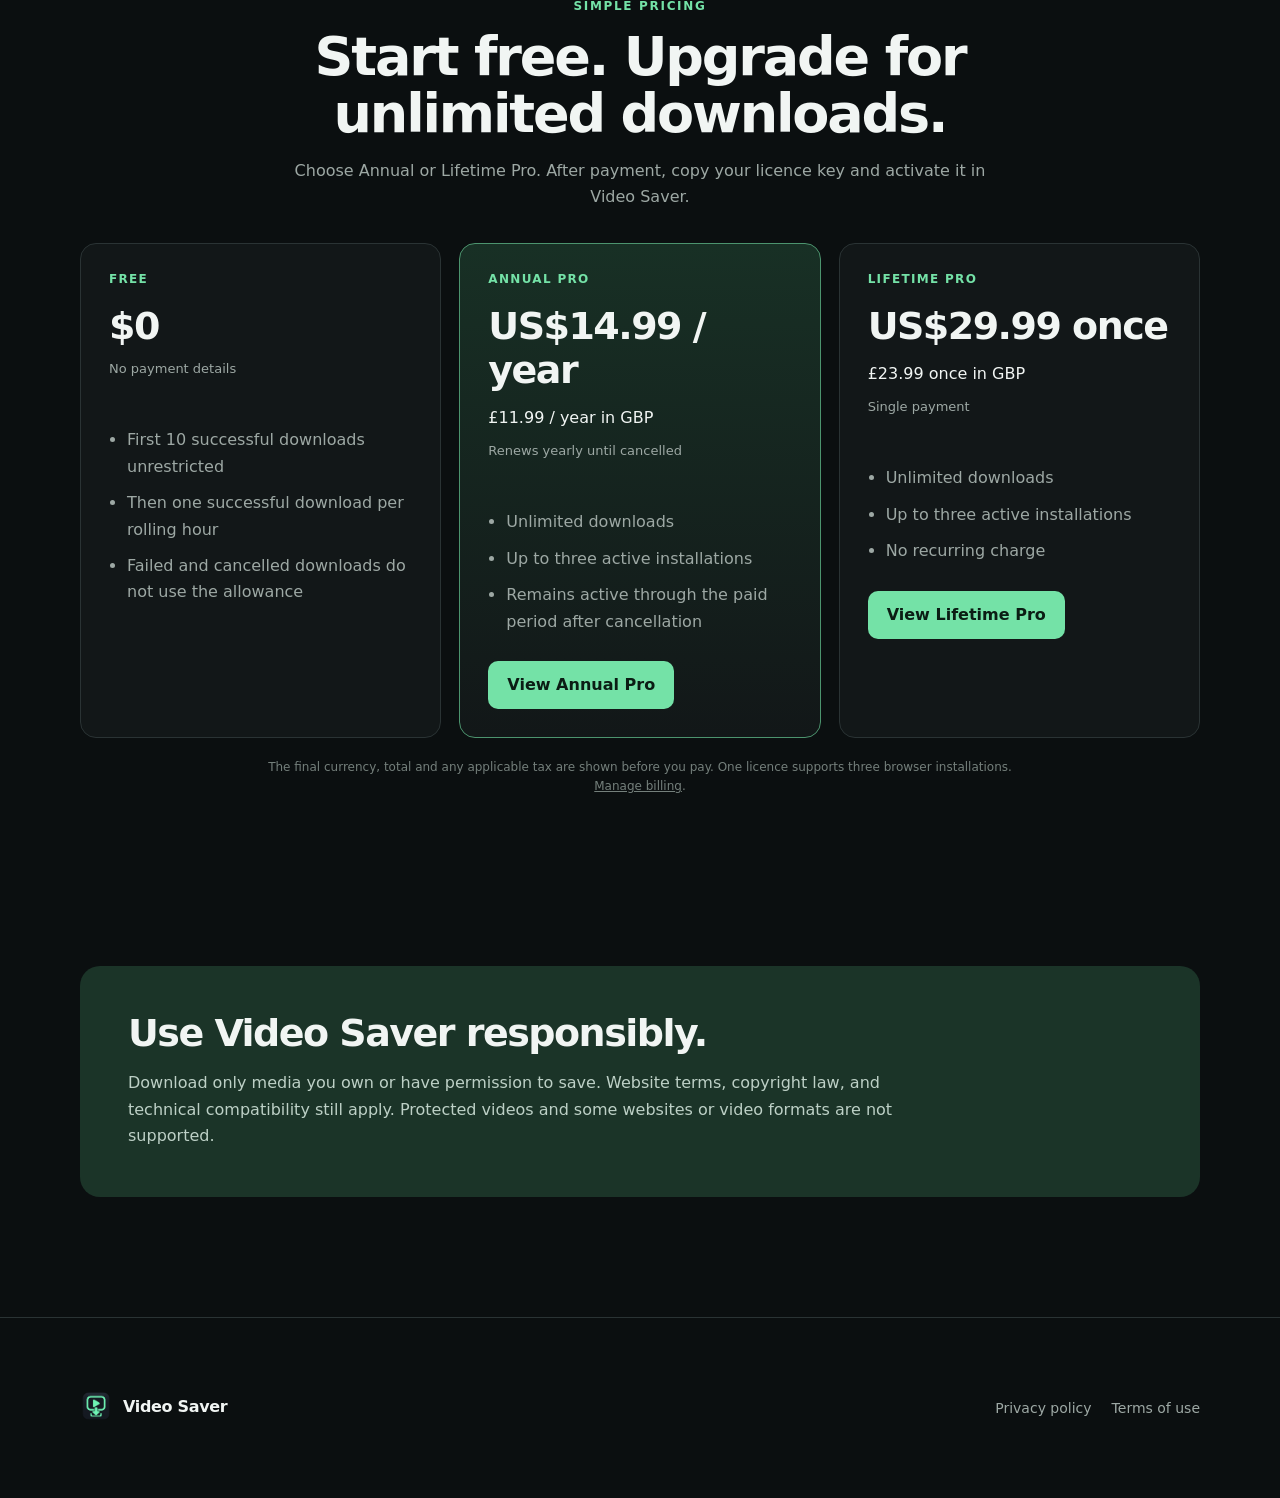
==== commit a641b804: "1" ====
--- a/index.html
+++ b/index.html
@@ -5,8 +5,8 @@
   <meta charset="utf-8">
   <meta name="viewport" content="width=device-width, initial-scale=1">
   <meta name="description"
-    content="Video Saver saves compatible, non-DRM HLS media you are authorized to download as an MP4.">
-  <title>Video Saver — Save compatible HLS video as MP4</title>
+    content="Save compatible videos you own or have permission to download as MP4 files.">
+  <title>Video Saver — Save videos for offline viewing</title>
   <link rel="icon" href="assets/icon.png">
   <link rel="stylesheet" href="styles.css">
 </head>
@@ -19,7 +19,7 @@
     </a>
     <nav aria-label="Main navigation">
       <a href="#features">Features</a>
-      <a href="#pricing">Pricing</a>
+      <a href="upgrade.html">Pricing</a>
       <a href="privacy.html">Privacy</a>
       <a href="terms.html">Terms</a>
     </nav>
@@ -29,14 +29,13 @@
     <section class="hero shell">
       <div class="hero-copy">
         <p class="eyebrow">Chrome extension</p>
-        <h1>Save compatible HLS video as MP4.</h1>
-        <p class="lede">Choose a quality and save non-DRM HLS media you own or are authorized to download. Conversion
-          happens locally in your browser.</p>
+        <h1>Your videos. Ready to watch offline.</h1>
+        <p class="lede">Choose a quality and save compatible videos you own or have permission to download as MP4 files. Your videos stay on your device.</p>
         <div class="hero-actions">
           <span class="button disabled" aria-disabled="true">Chrome Web Store · Coming soon</span>
           <a class="text-link" href="#how-it-works">See how it works</a>
         </div>
-        <p class="microcopy">Video Saver does not bypass DRM, authentication, paywalls, or access controls.</p>
+        <p class="microcopy">Video Saver does not bypass copy protection, paywalls, sign-in requirements or other access restrictions.</p>
       </div>
       <div class="hero-mark" aria-hidden="true">
         <span class="ring ring-one"></span><span class="ring ring-two"></span>
@@ -50,29 +49,27 @@
         <h2 id="preview-heading">The video, the quality, and one clear action.</h2>
       </div>
       <img src="assets/video-saver-screenshot.png" width="1280" height="800"
-        alt="Video Saver downloading a sample HLS travel film at 1080p">
+        alt="Video Saver downloading a sample travel film at 1080p">
     </section>
 
     <section id="features" class="feature-section shell">
       <div class="section-heading">
         <p class="eyebrow">Built for reliability</p>
-        <h2>From HLS playlist to a usable MP4.</h2>
+        <h2>A simpler way to save a video.</h2>
       </div>
       <div class="feature-grid">
         <article><span>01</span>
           <h3>Useful quality choices</h3>
-          <p>Master playlists and their variants are grouped into one video with clear resolution and bitrate labels.
+          <p>Find the video name and choose from the available qualities in one simple view.
           </p>
         </article>
         <article><span>02</span>
-          <h3>Local MP4 processing</h3>
-          <p>A packaged, LGPL-only FFmpeg WebAssembly build assembles compatible streams locally. Media is not uploaded
-            to our servers.</p>
+          <h3>Your videos stay private</h3>
+          <p>Videos are prepared on your device and saved as MP4 files. They are not uploaded to us.</p>
         </article>
         <article><span>03</span>
           <h3>Resilient downloads</h3>
-          <p>Progress continues after the popup closes, with retries for temporary segment failures and a copyable
-            diagnostic log.</p>
+          <p>Follow download progress, size and speed. Close the popup without stopping the download, and report an issue if you need help.</p>
         </article>
       </div>
     </section>
@@ -83,11 +80,10 @@
         <h2>Three small steps.</h2>
       </div>
       <ol>
-        <li><strong>Open a compatible video page.</strong><span>Start playback if the stream has not loaded yet.</span>
+        <li><strong>Open a compatible video page.</strong><span>Start playback if the video has not loaded yet.</span>
         </li>
-        <li><strong>Choose the quality.</strong><span>Video Saver presents the useful renditions it finds.</span></li>
-        <li><strong>Select Download.</strong><span>Keep the source page open while its media segments are
-            retrieved.</span></li>
+        <li><strong>Choose the quality.</strong><span>Pick from the available video qualities.</span></li>
+        <li><strong>Select Download.</strong><span>Keep the video page open until the download finishes.</span></li>
       </ol>
     </section>
 
@@ -95,7 +91,7 @@
       <div class="section-heading centered">
         <p class="eyebrow">Simple pricing</p>
         <h2>Start free. Upgrade for unlimited downloads.</h2>
-        <p>Pro purchases will open Stripe's hosted checkout after launch. Copy your license key after payment and paste it into Video Saver.</p>
+        <p>Choose Annual or Lifetime Pro. After payment, copy your licence key and activate it in Video Saver.</p>
       </div>
       <div class="pricing-grid">
         <article class="price-card">
@@ -108,35 +104,36 @@
             <li>Failed and cancelled downloads do not use the allowance</li>
           </ul>
         </article>
-        <article class="price-card featured">
+        <article class="price-card featured" data-plan="annual">
           <p class="plan">Annual Pro</p>
-          <h3>$14.99 <small>/ year</small></h3>
+          <h3 data-price>See price at checkout</h3><p data-regional-price hidden></p>
           <p class="price-note">Renews yearly until cancelled</p>
           <ul>
             <li>Unlimited downloads</li>
             <li>Up to three active installations</li>
             <li>Remains active through the paid period after cancellation</li>
           </ul>
+          <a class="button" href="upgrade.html">View Annual Pro</a>
         </article>
-        <article class="price-card">
+        <article class="price-card" data-plan="lifetime">
           <p class="plan">Lifetime Pro</p>
-          <h3>$29.99 <small>once</small></h3>
+          <h3 data-price>See price at checkout</h3><p data-regional-price hidden></p>
           <p class="price-note">Single payment</p>
           <ul>
             <li>Unlimited downloads</li>
             <li>Up to three active installations</li>
             <li>No recurring charge</li>
           </ul>
+          <a class="button" href="upgrade.html">View Lifetime Pro</a>
         </article>
       </div>
-      <p class="pricing-legal">Prices are in US dollars. Applicable tax may be added at checkout. Pro licensing and
-        payments are not available until the product is approved and launched.</p>
+      <p class="pricing-legal">The final currency, total and any applicable tax are shown before you pay. One licence supports three browser installations. <a href="https://link.com" rel="noreferrer">Manage billing</a>.</p>
     </section>
 
     <section class="limits shell">
       <h2>Use Video Saver responsibly.</h2>
       <p>Download only media you own or have permission to save. Website terms, copyright law, and technical
-        compatibility still apply. DRM-protected media and unsupported codecs are not supported.</p>
+        compatibility still apply. Protected videos and some websites or video formats are not supported.</p>
     </section>
   </main>
 
@@ -147,6 +144,7 @@
       <div class="footer-links"><a href="privacy.html">Privacy policy</a><a href="terms.html">Terms of use</a></div>
     </div>
   </footer>
+  <script src="purchase-config.js"></script><script src="purchase.js"></script>
 </body>
 
 </html>
--- a/styles.css
+++ b/styles.css
@@ -47,6 +47,14 @@
 .plan { margin: 0; color: var(--green); font-size: 12px; font-weight: 800; letter-spacing: .11em; text-transform: uppercase; }
 .price-card h3 { margin: 18px 0 4px; font-size: 38px; letter-spacing: -.04em; }
 .price-card h3 small { color: var(--muted); font-size: 14px; font-weight: 500; }
+.price-card h2 { margin: 18px 0 4px; font-size: 34px; letter-spacing: -.04em; }
+.price-card .button { margin-top: 26px; text-decoration: none; }
+.button[aria-disabled="true"] { pointer-events: none; opacity: .55; }
+.pro-grid { grid-template-columns: repeat(2, 1fr); max-width: 860px; margin-inline: auto; }
+.purchase-page { border-top: 0; padding-top: 64px; }
+.purchase-page h1 { font-size: clamp(40px, 6vw, 64px); }
+.activation-help { max-width: 780px; margin: 48px auto; padding: 28px; border: 1px solid var(--line); border-radius: 16px; }
+.activation-help p { color: var(--muted); line-height: 1.6; }
 .price-note { min-height: 38px; color: var(--muted); font-size: 13px; }
 .price-card ul { margin: 28px 0 0; padding-left: 18px; }
 .price-card li + li { margin-top: 10px; }
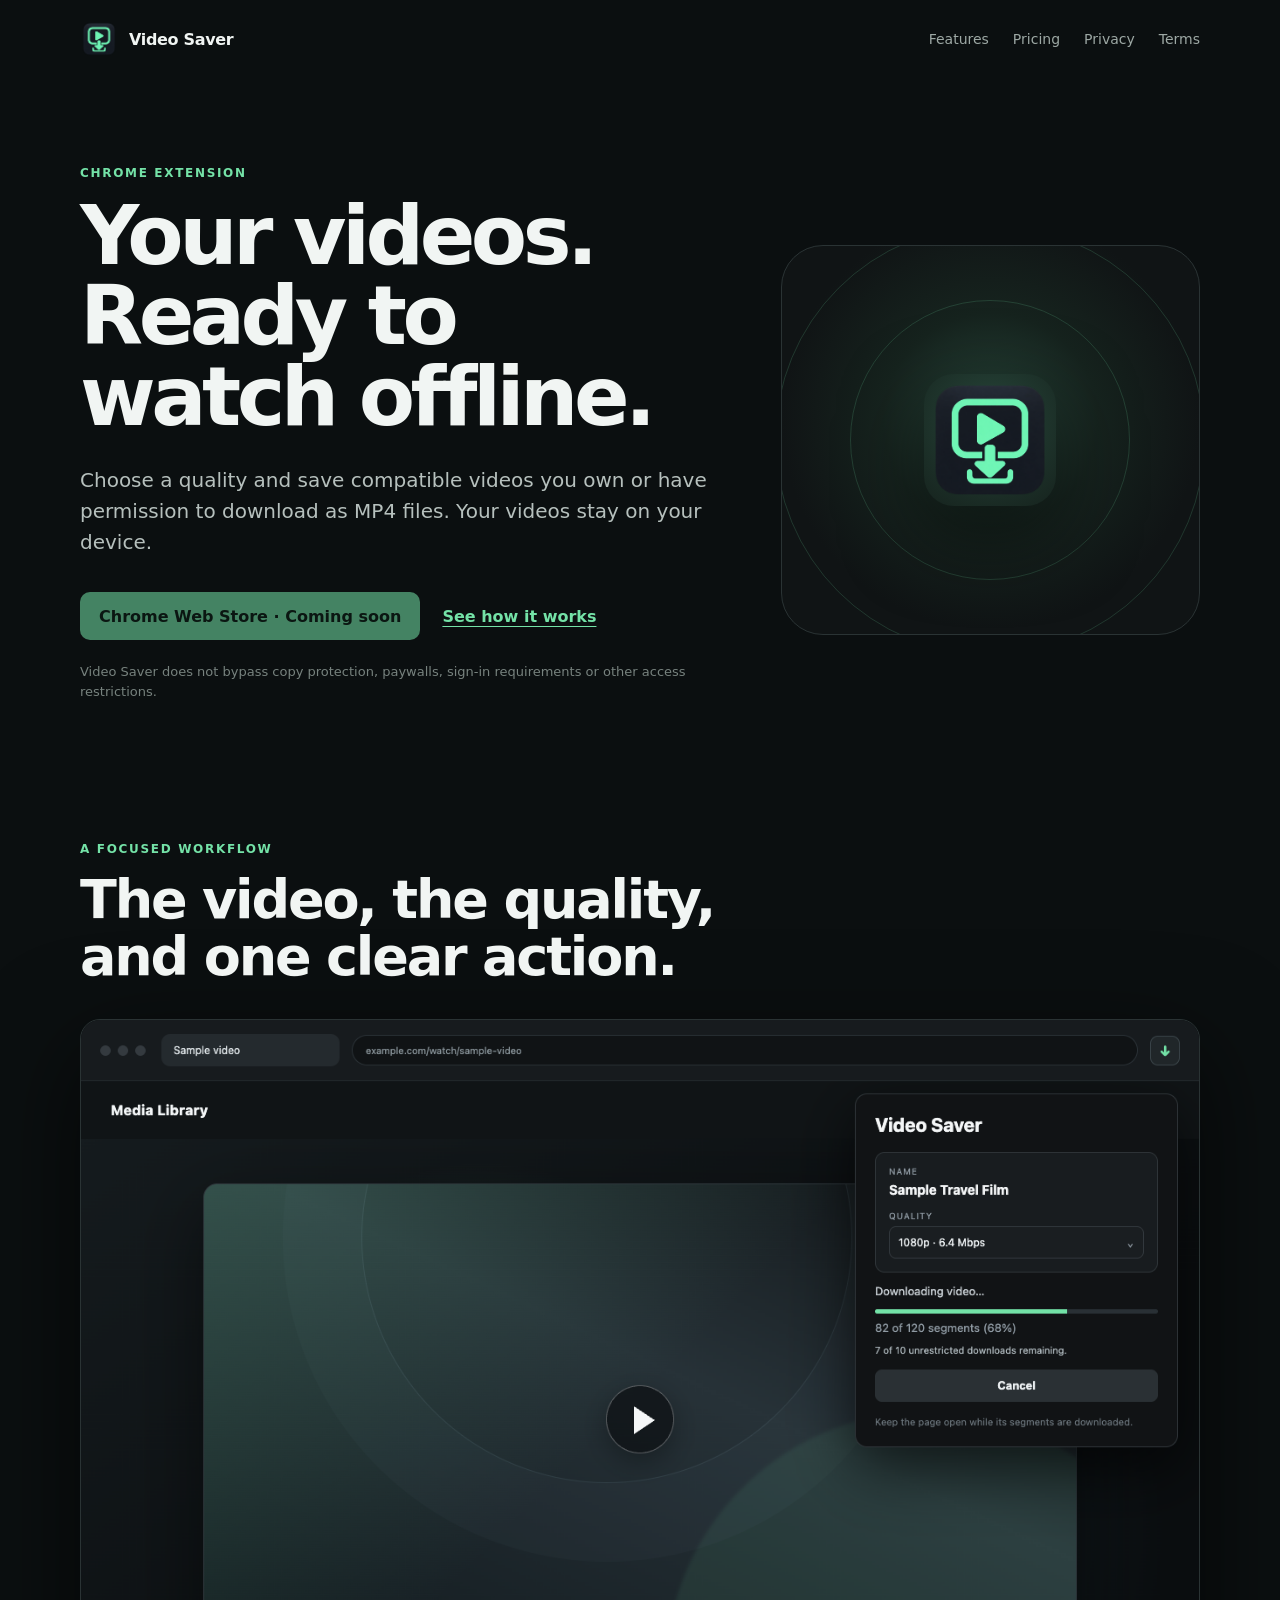
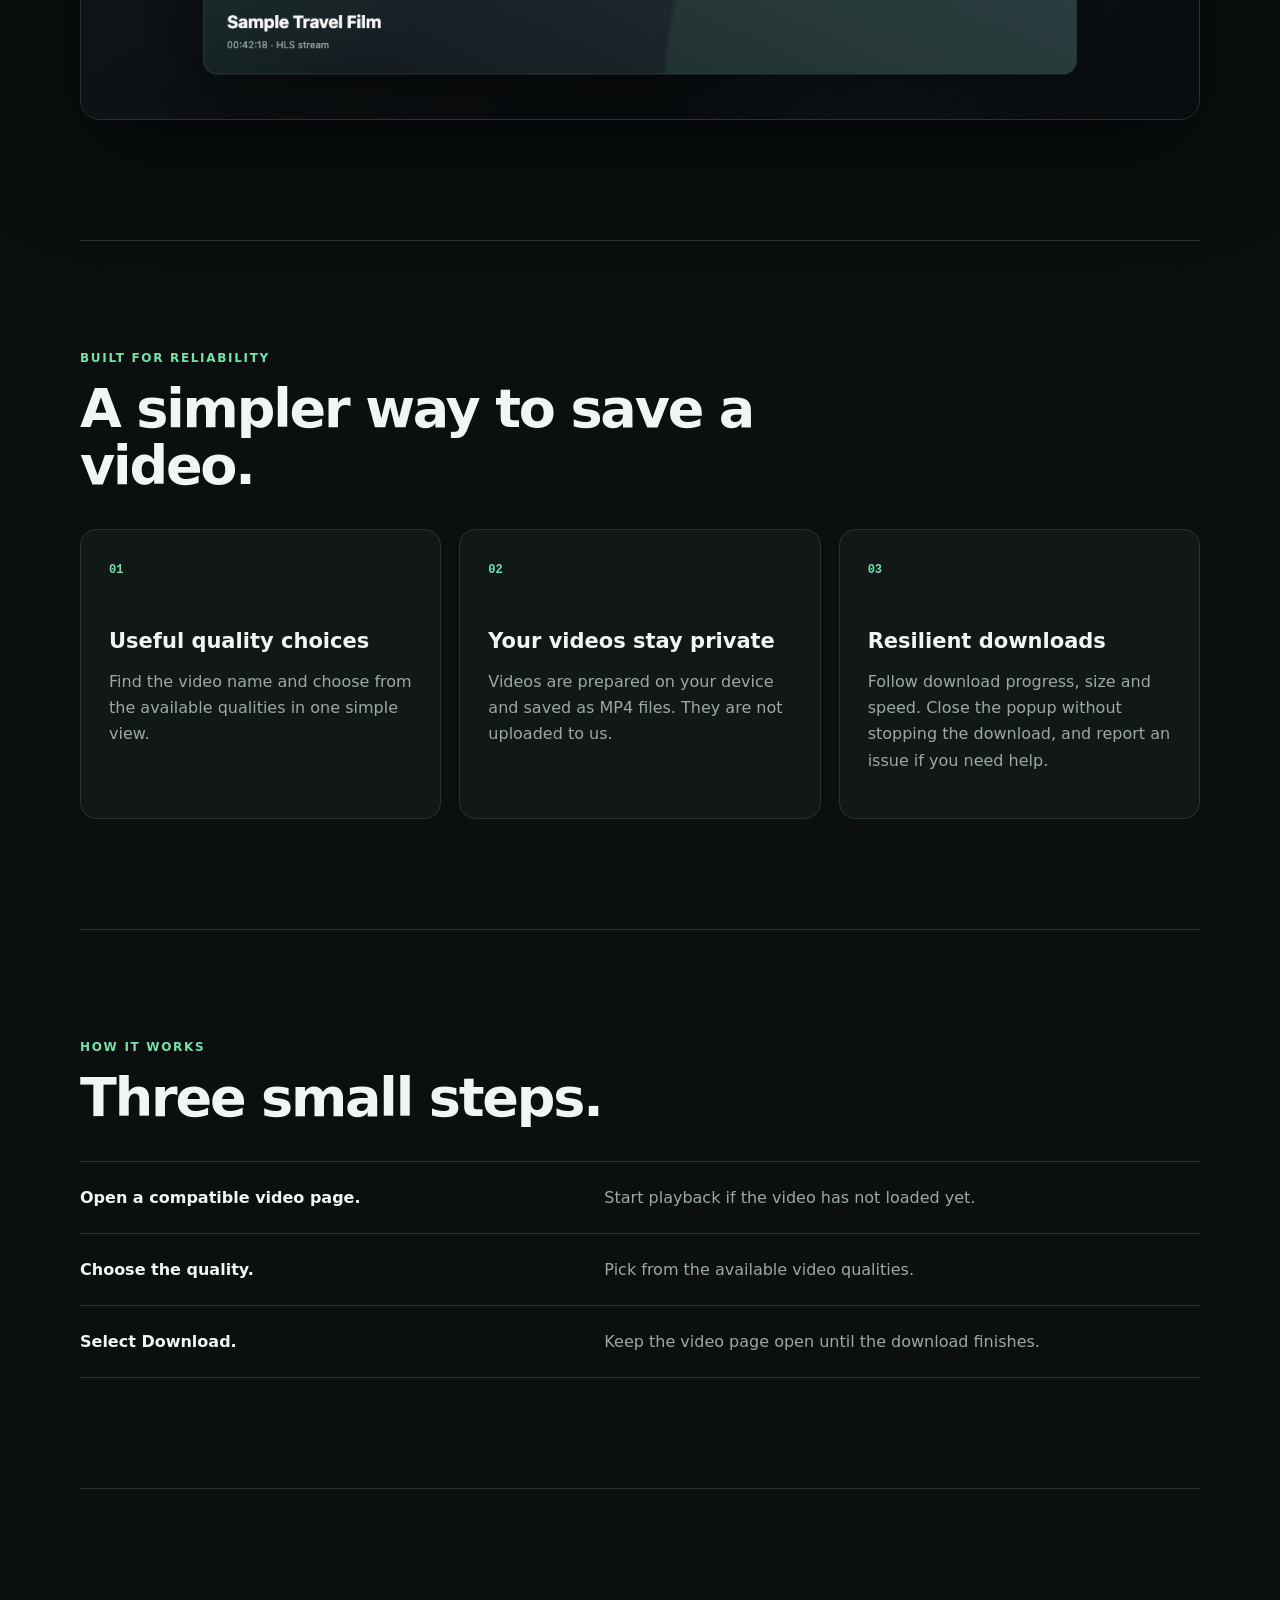
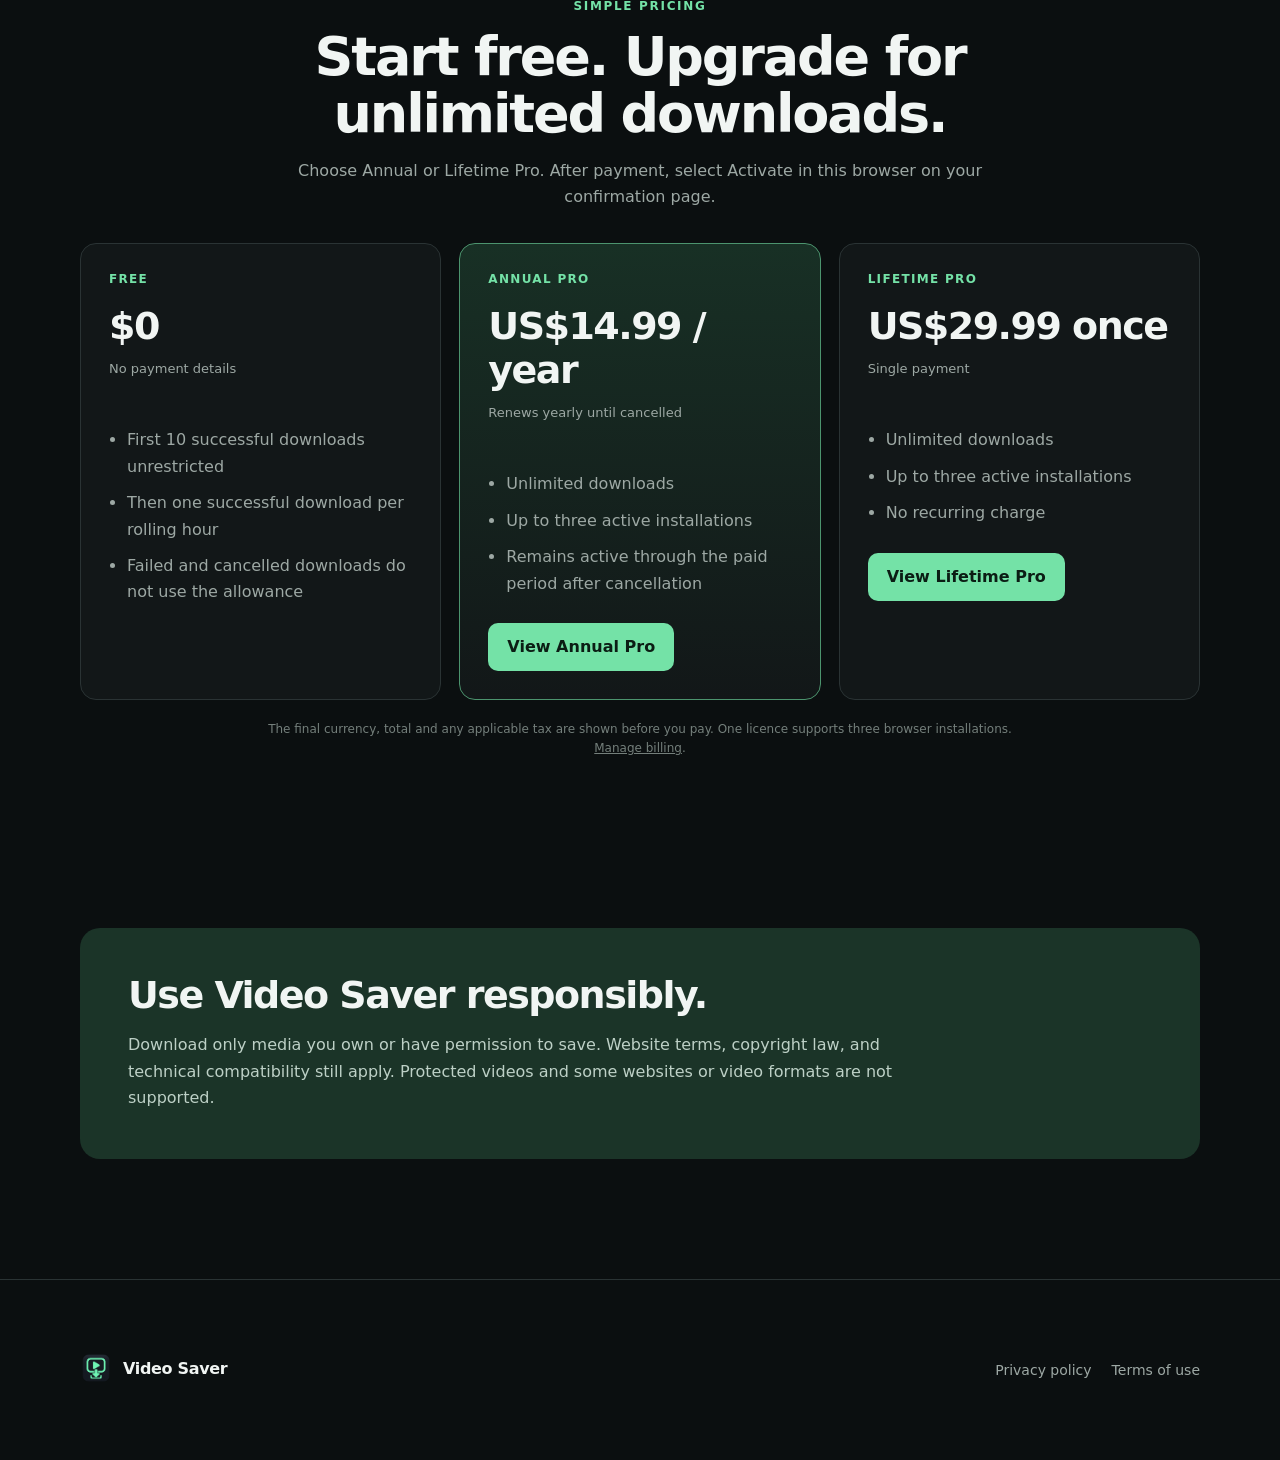
==== commit 6d40653a: "Add one-click Pro activation guidance and source disclosure" ====
--- a/index.html
+++ b/index.html
@@ -91,7 +91,7 @@
       <div class="section-heading centered">
         <p class="eyebrow">Simple pricing</p>
         <h2>Start free. Upgrade for unlimited downloads.</h2>
-        <p>Choose Annual or Lifetime Pro. After payment, copy your licence key and activate it in Video Saver.</p>
+        <p>Choose Annual or Lifetime Pro. After payment, select Activate in this browser on your confirmation page.</p>
       </div>
       <div class="pricing-grid">
         <article class="price-card">
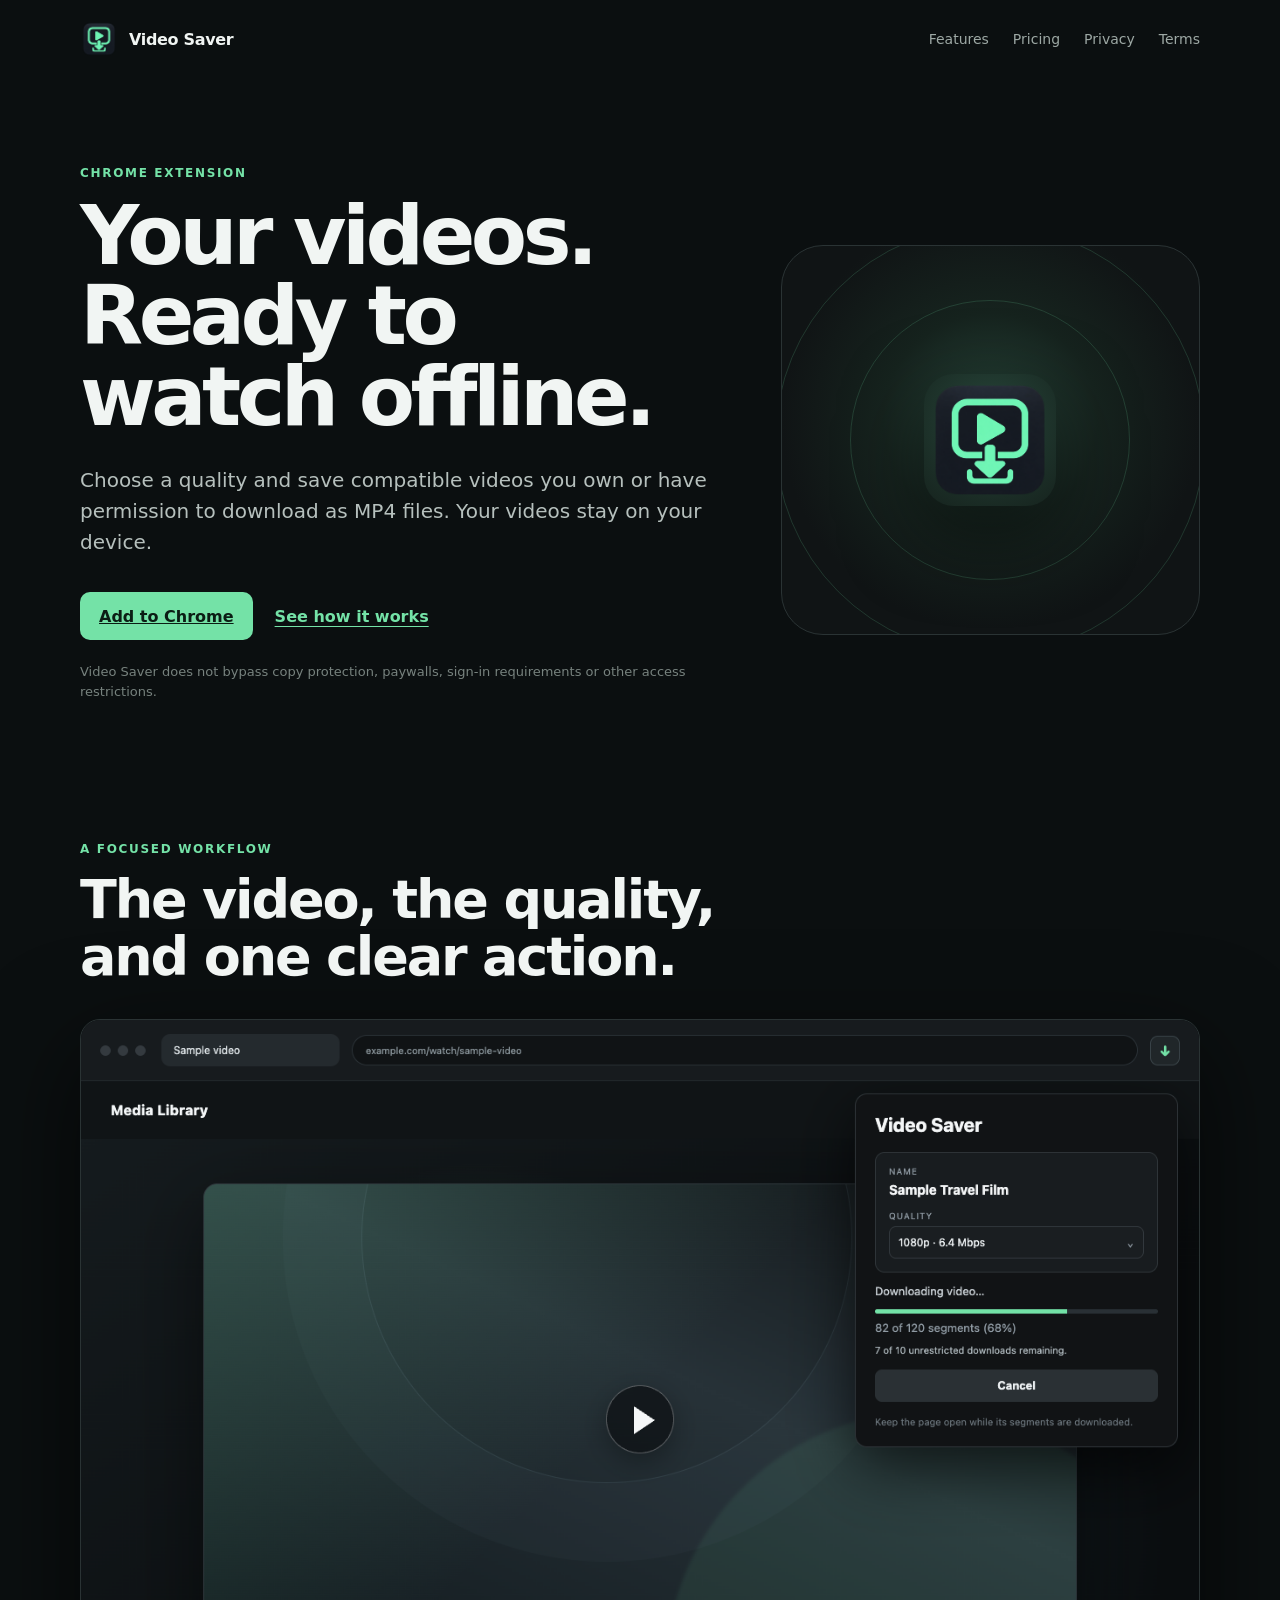
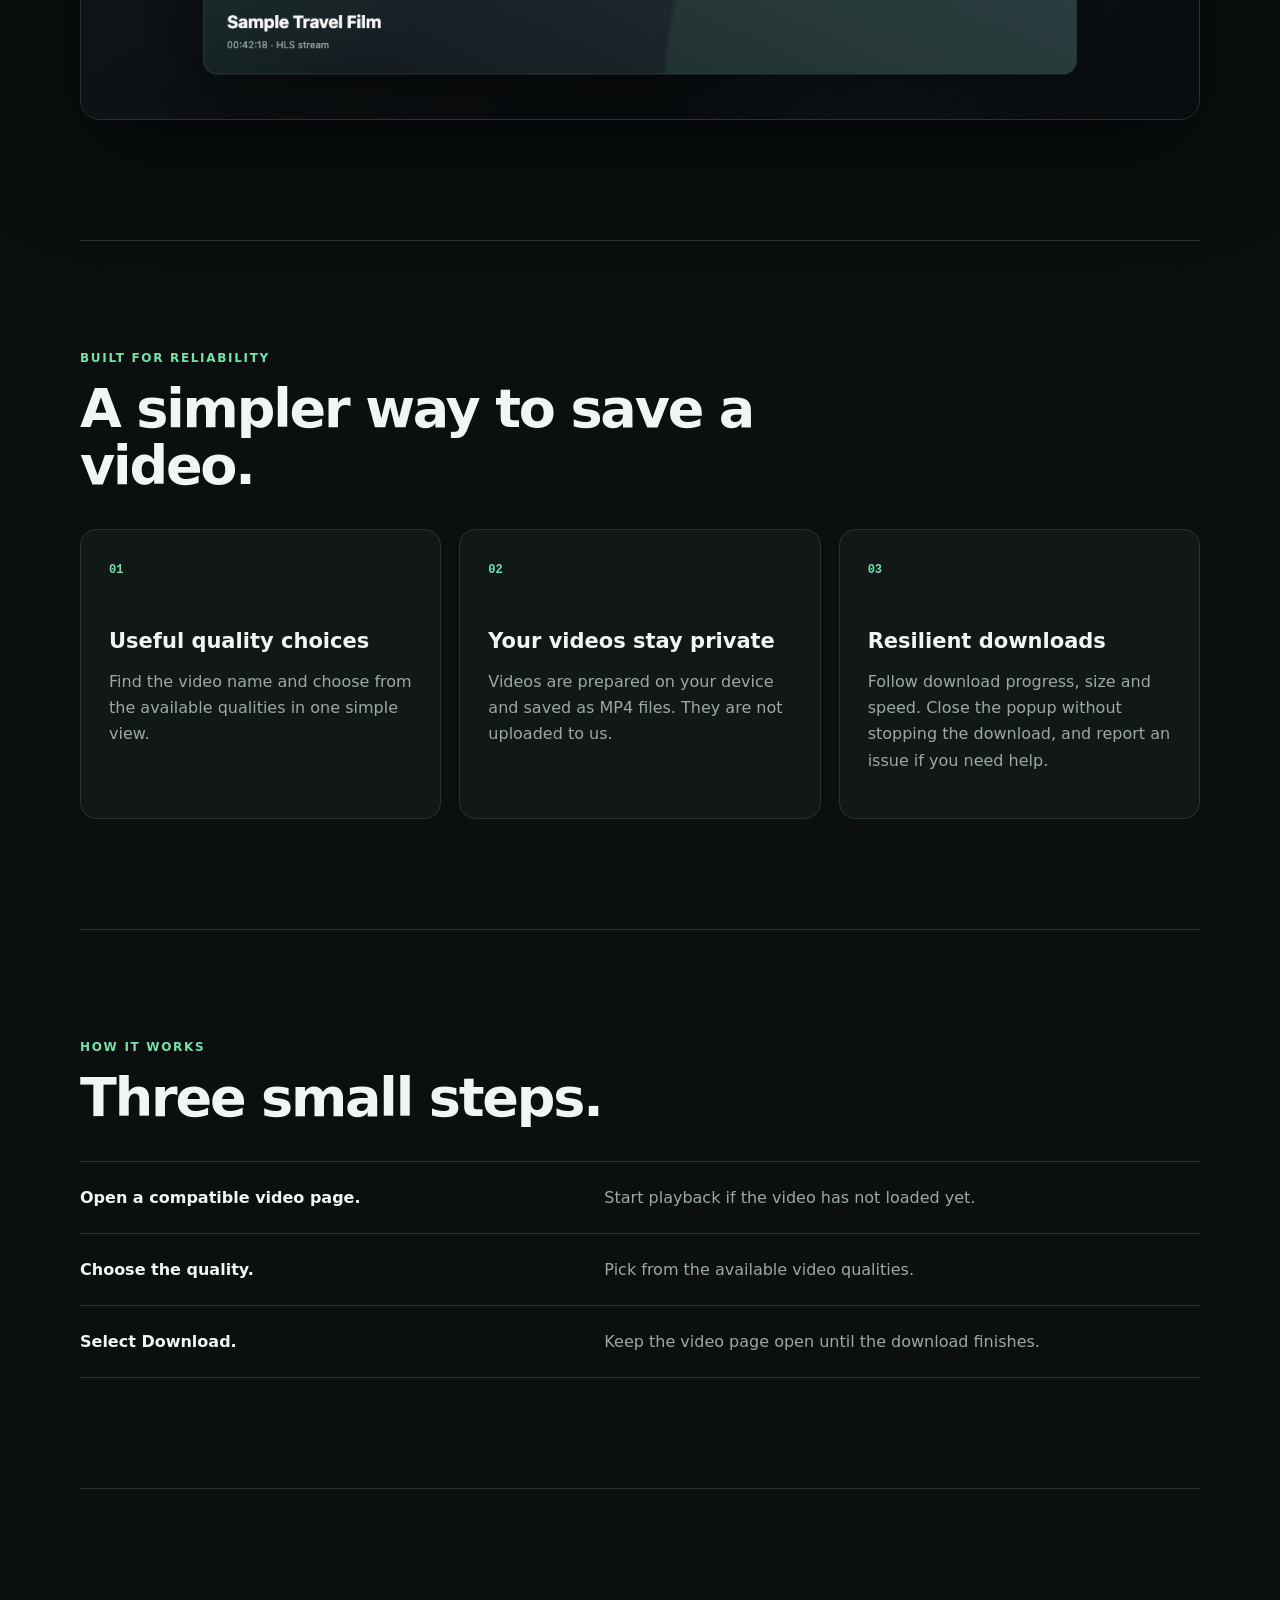
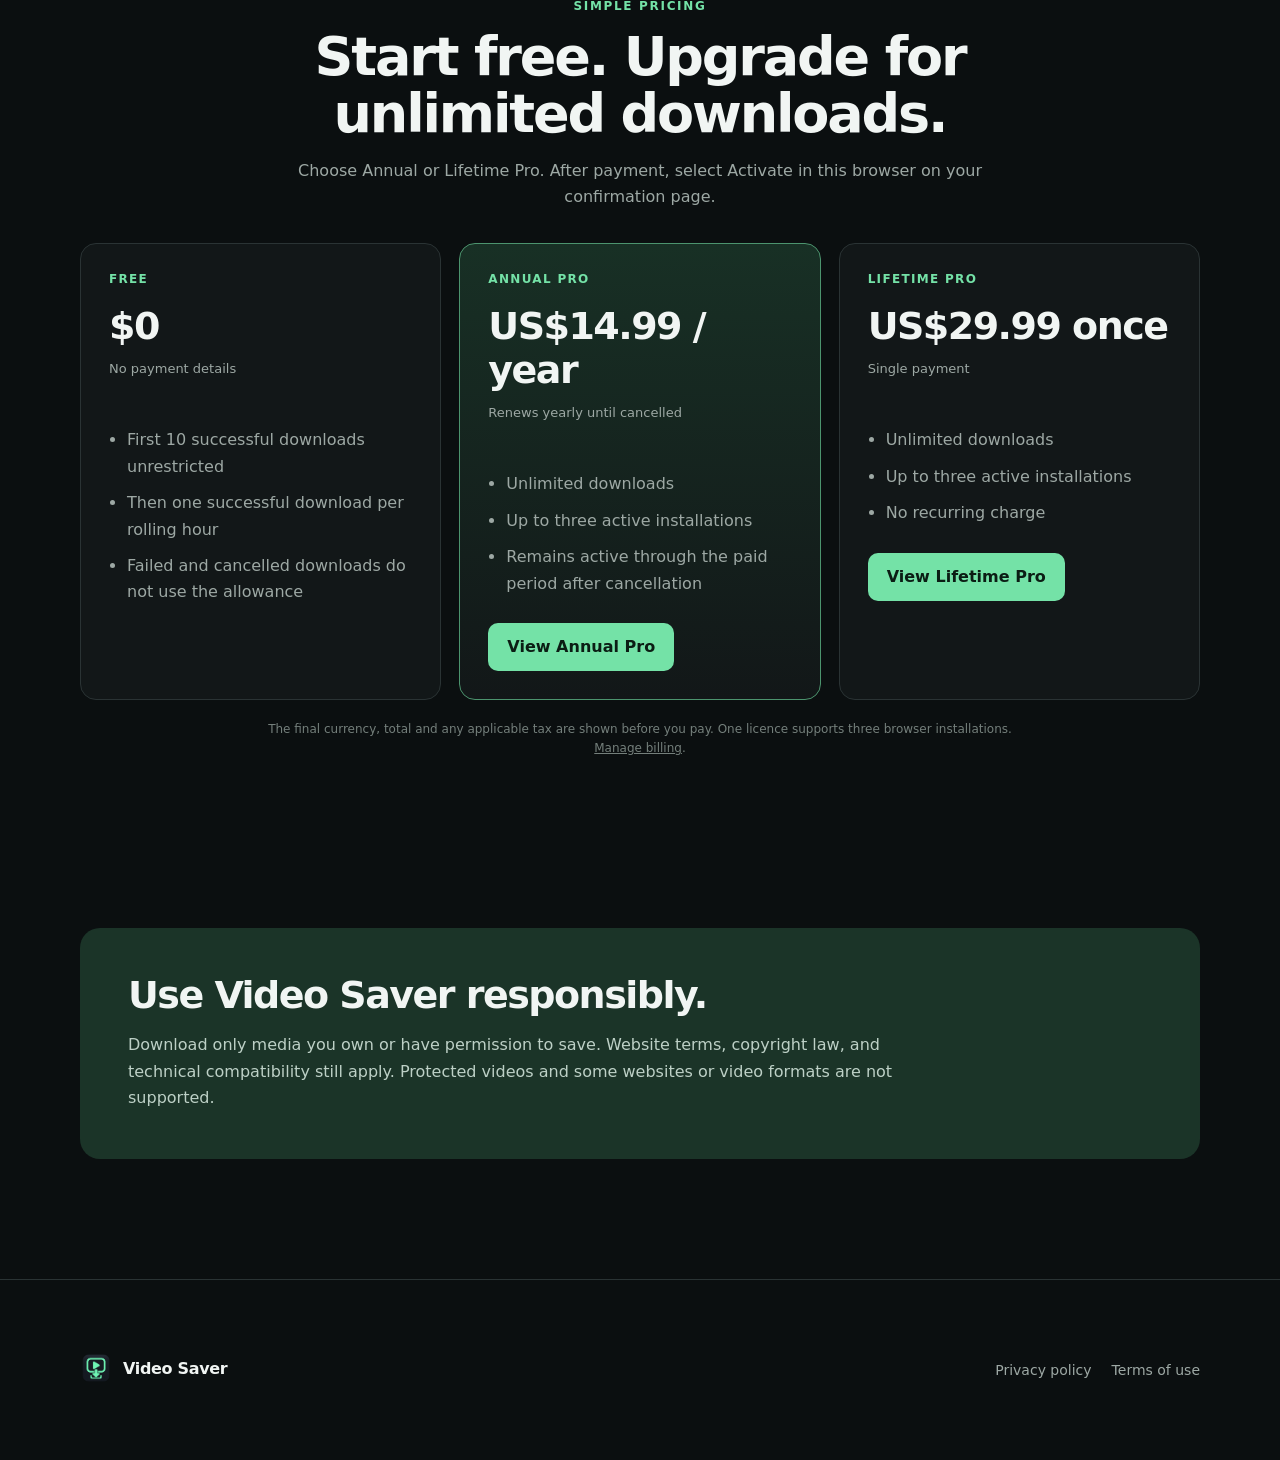
==== commit 0251d71c: "Link install button to live Chrome Web Store listing" ====
--- a/index.html
+++ b/index.html
@@ -32,7 +32,7 @@
         <h1>Your videos. Ready to watch offline.</h1>
         <p class="lede">Choose a quality and save compatible videos you own or have permission to download as MP4 files. Your videos stay on your device.</p>
         <div class="hero-actions">
-          <span class="button disabled" aria-disabled="true">Chrome Web Store · Coming soon</span>
+          <a class="button" href="https://chromewebstore.google.com/detail/agghiikpimdgpdildjpdkkhkfejehppe?utm_source=item-share-cb">Add to Chrome</a>
           <a class="text-link" href="#how-it-works">See how it works</a>
         </div>
         <p class="microcopy">Video Saver does not bypass copy protection, paywalls, sign-in requirements or other access restrictions.</p>
